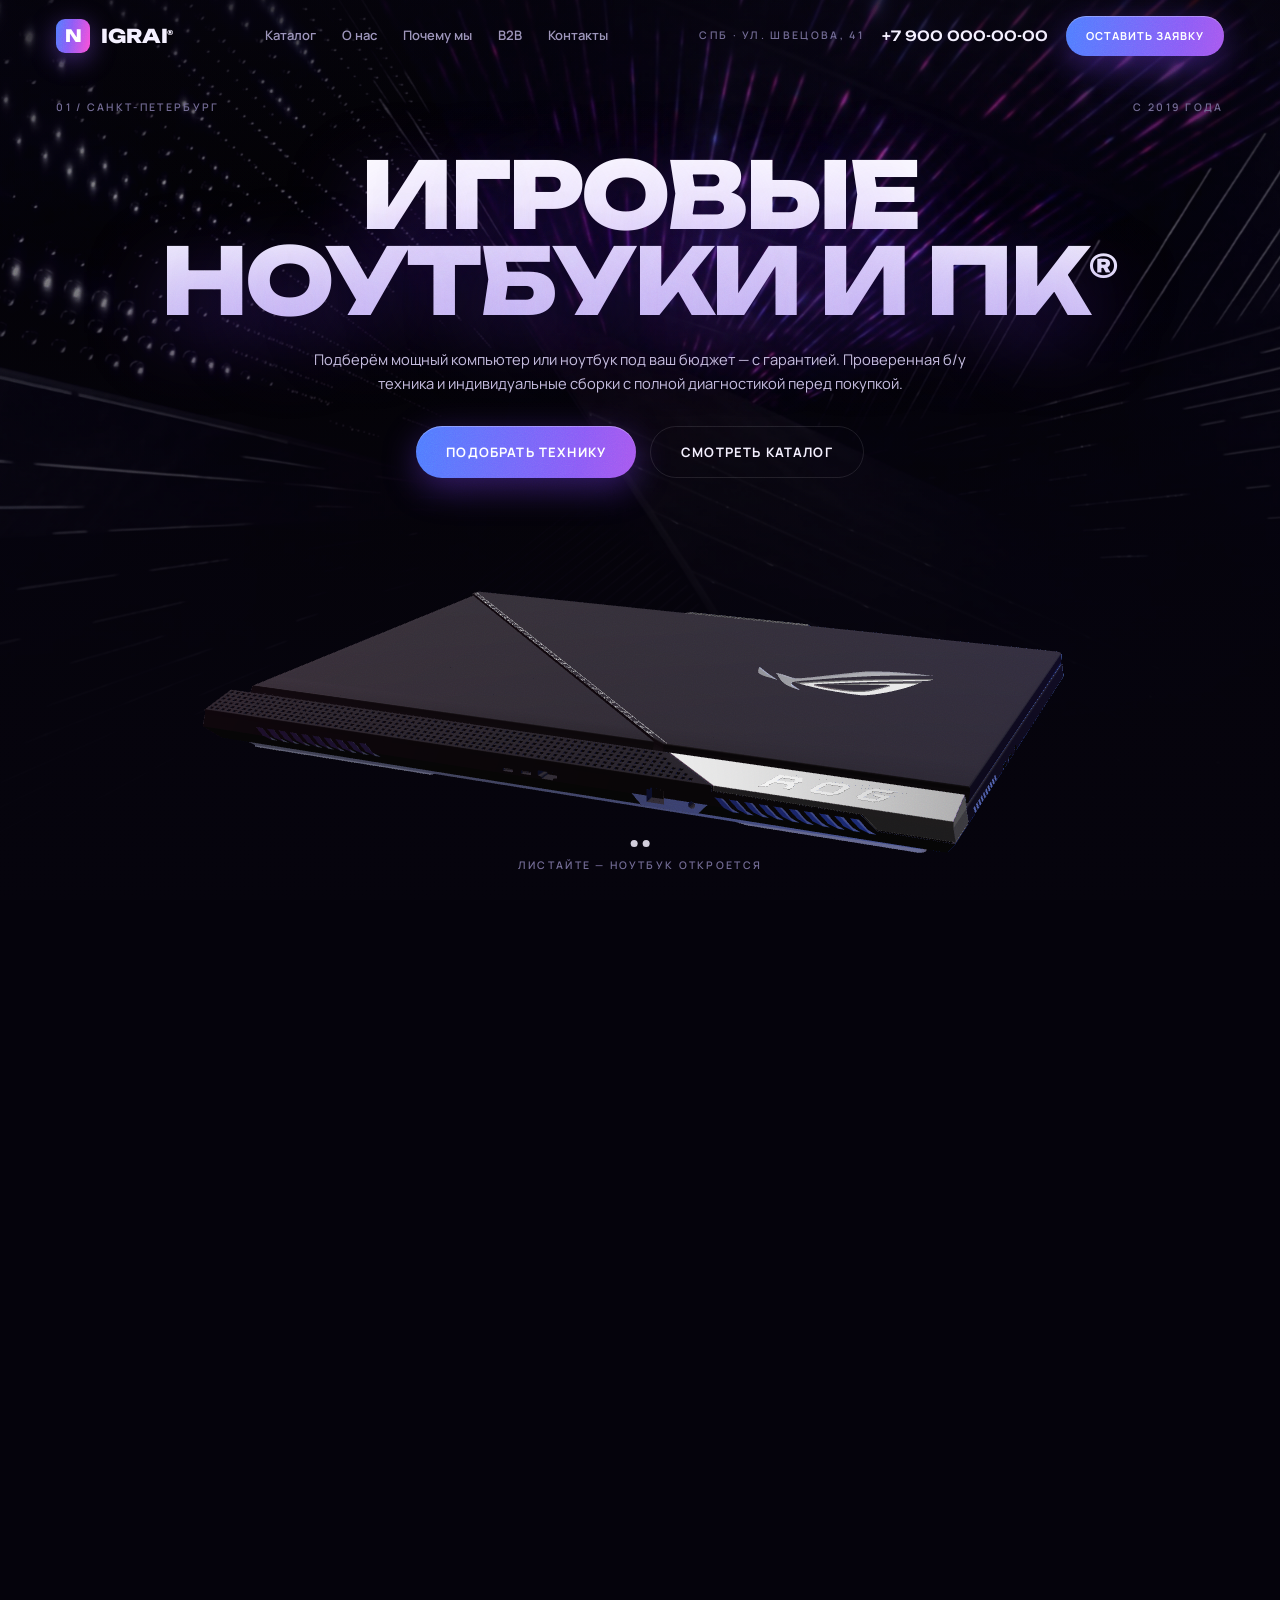
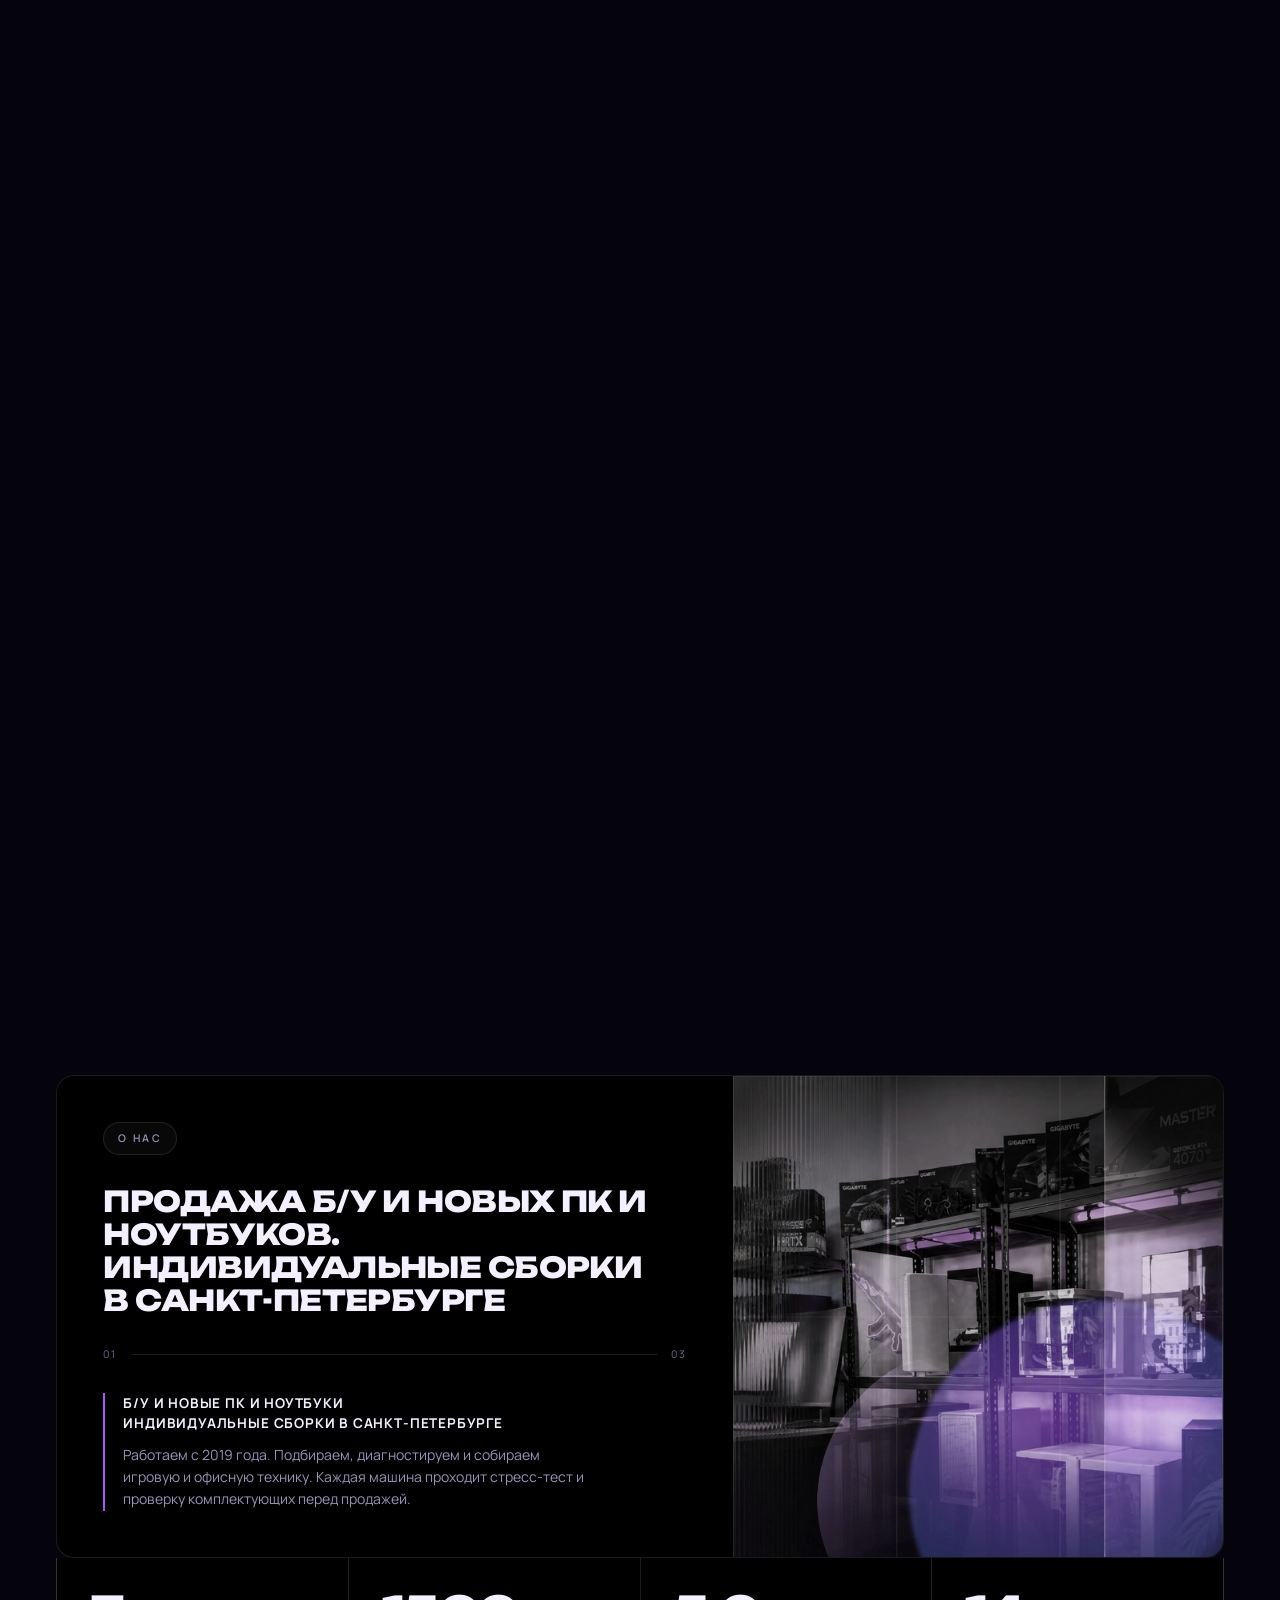
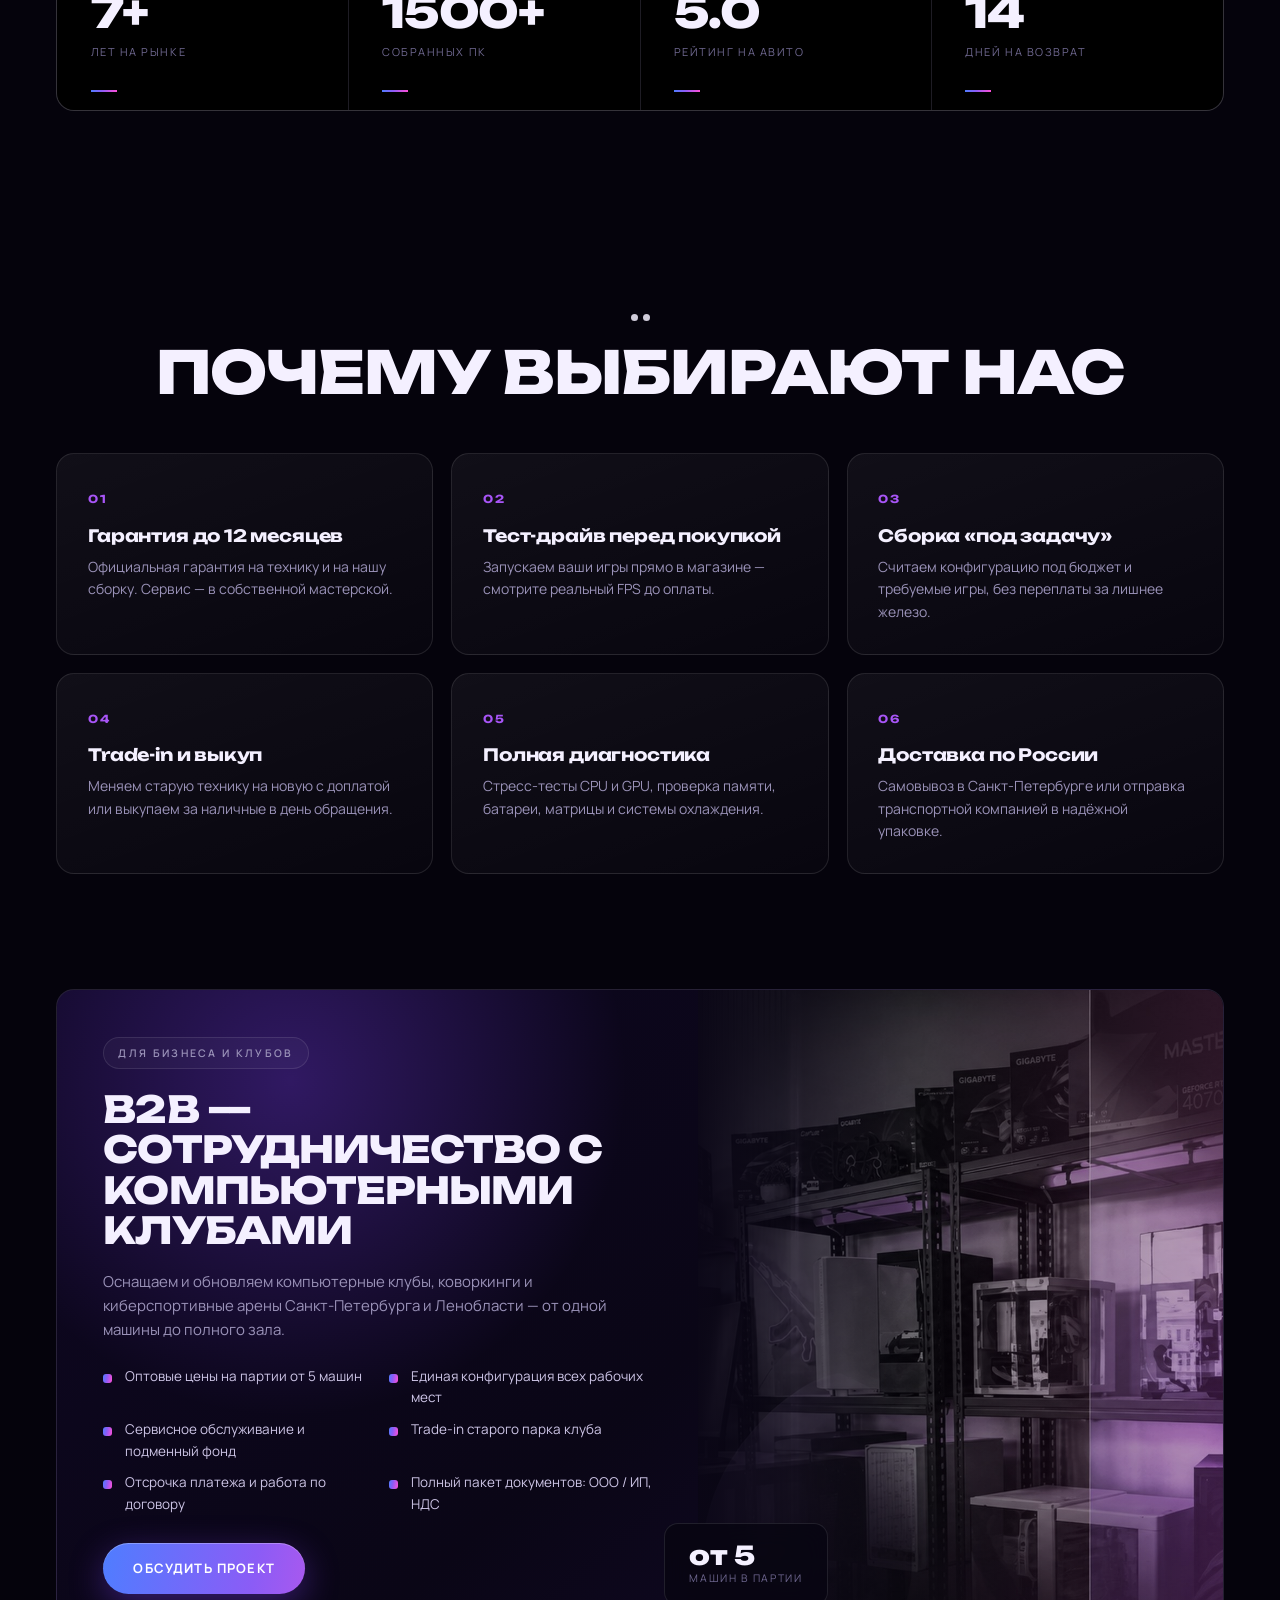
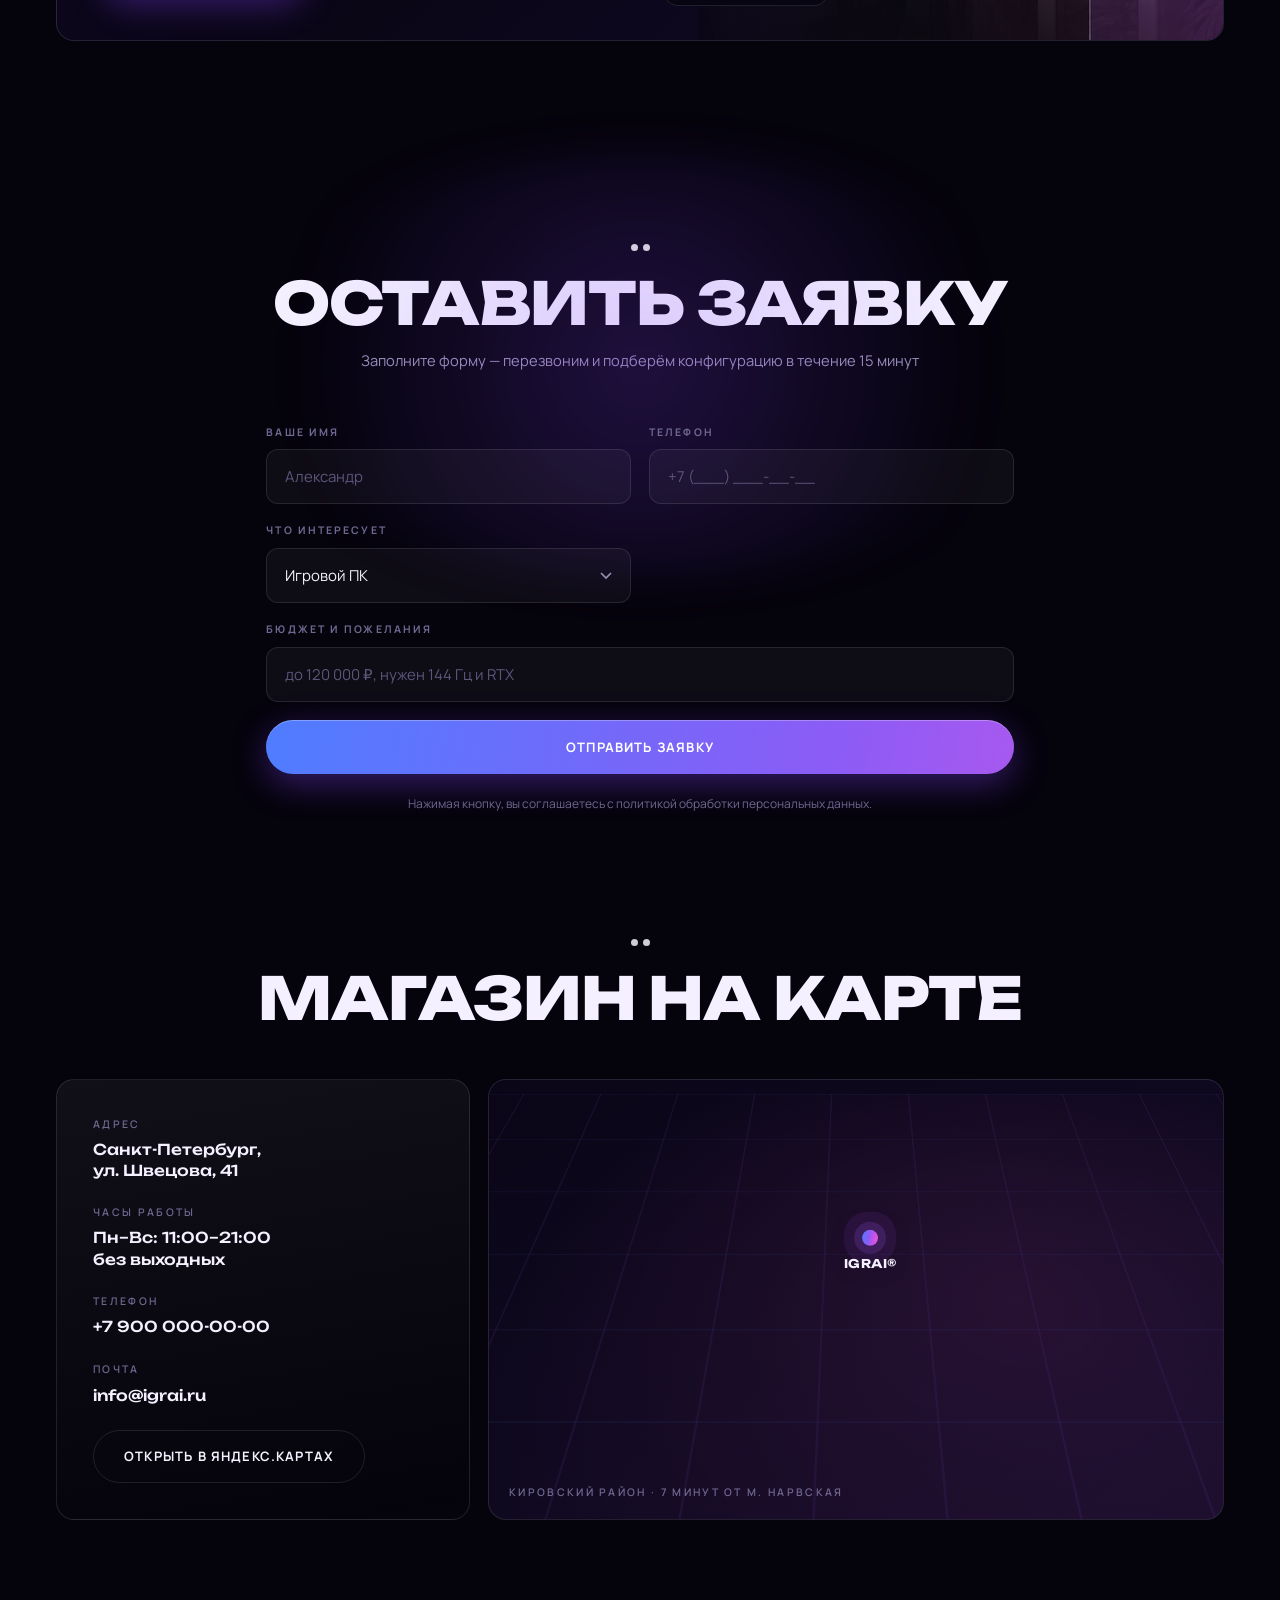
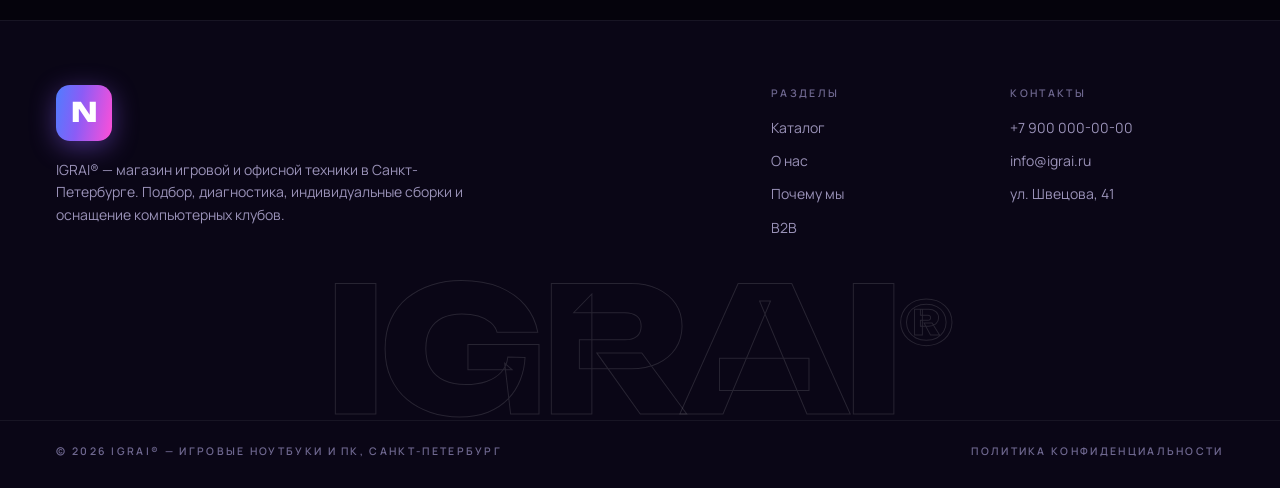
==== index.html @ c1c15eba "Лендинг IGRAI: 3D-анимация ноутбука по скроллу" ====
<!doctype html>
<html lang="ru">
<head>
<meta charset="utf-8">
<meta name="viewport" content="width=device-width, initial-scale=1, viewport-fit=cover">
<title>IGRAI® — Игровые ноутбуки и ПК в Санкт-Петербурге</title>
<meta name="description" content="Продажа б/у и новых ПК и ноутбуков, индивидуальные сборки в Санкт-Петербурге. Диагностика перед покупкой, гарантия, сотрудничество с компьютерными клубами.">
<link rel="stylesheet" href="assets/fonts.css">
<link rel="stylesheet" href="assets/style.css">
<script type="importmap">
{"imports":{"three":"./assets/vendor/three/three.module.min.js","three/addons/":"./assets/vendor/three/examples/jsm/"}}
</script>
</head>
<body>

<div class="grain" aria-hidden="true"></div>

<!-- ═══════════ HEADER ═══════════ -->
<header class="hdr" id="hdr">
  <a class="hdr__logo" href="#top">
    <span class="mark">N</span>
    <span class="wordmark">IGRAI<sup>®</sup></span>
  </a>
  <nav class="hdr__nav">
    <a href="#catalog">Каталог</a>
    <a href="#about">О нас</a>
    <a href="#why">Почему мы</a>
    <a href="#b2b">B2B</a>
    <a href="#map">Контакты</a>
  </nav>
  <div class="hdr__meta">
    <span class="micro">СПб · ул. Швецова, 41</span>
    <a class="hdr__phone" href="tel:+79000000000">+7 900 000-00-00</a>
    <a class="btn btn--sm" href="#lead">Оставить заявку</a>
  </div>
  <button class="hdr__burger" id="burger" aria-label="Меню"><span></span><span></span></button>
</header>

<!-- ═══════════ HERO + 3D STAGE ═══════════ -->
<section class="stage" id="top">
  <div class="stage__sticky">

    <div class="stage__bg" aria-hidden="true">
      <div class="stage__bg-img"></div>
      <div class="stage__bg-fade"></div>
    </div>

    <canvas id="gl" class="stage__canvas"></canvas>

    <!-- hero typography -->
    <div class="hero" id="hero">
      <div class="hero__top">
        <span class="micro micro--l">01 / Санкт-Петербург</span>
        <span class="micro micro--r">с 2019 года</span>
      </div>
      <h1 class="hero__title">ИГРОВЫЕ<br>НОУТБУКИ И ПК<sup>®</sup></h1>
      <p class="hero__sub">Подберём мощный компьютер или ноутбук под ваш бюджет — с гарантией.
        Проверенная б/у техника и индивидуальные сборки с полной диагностикой перед покупкой.</p>
      <div class="hero__cta">
        <a class="btn" href="#lead">Подобрать технику</a>
        <a class="btn btn--ghost" href="#catalog">Смотреть каталог</a>
      </div>
    </div>

    <!-- scroll hint -->
    <div class="scrollhint" id="scrollhint">
      <span class="dots"><i></i><i></i></span>
      <span class="micro">Листайте — ноутбук откроется</span>
    </div>

    <!-- catalog heading that fades in at the end of the animation -->
    <div class="cat-head" id="catHead" >
      <span class="dots"><i></i><i></i></span>
      <h2 class="sect__title">КАТАЛОГ ТЕХНИКИ</h2>
      <p class="sect__sub">Четыре направления — от бюджетной офисной машины до сборки под конкретную игру</p>
    </div>

    <!-- the 4 cards: live on the laptop screen, then become the catalog grid -->
    <div class="screenlayer" id="screenLayer" aria-hidden="false">
      <div class="screenbox" id="screenBox">
        <div class="scr-ui" id="scrUi">
          <div class="scr-ui__bar"><span></span><span></span><span></span><em>igrai.ru / каталог</em></div>
          <div class="cards" id="cards">

            <article class="card" style="--c1:#6d5cff;--c2:#b14bff">
              <div class="card__icon">
                <svg viewBox="0 0 24 24" fill="none" stroke="currentColor" stroke-width="1.4"><rect x="4" y="2.5" width="12" height="19" rx="2"/><path d="M7 6.5h6M7 10h6M7 13.5h3"/><circle cx="18.5" cy="18" r="2.6"/></svg>
              </div>
              <h3>Игровые ПК</h3>
              <p>Готовые и собранные под задачу системники на RTX 30/40 серии. Тесты в играх перед выдачей.</p>
              <span class="card__link">Узнать больше <i>→</i></span>
              <span class="card__idx">01</span>
            </article>

            <article class="card" style="--c1:#4f7dff;--c2:#7b5cff">
              <div class="card__icon">
                <svg viewBox="0 0 24 24" fill="none" stroke="currentColor" stroke-width="1.4"><rect x="4" y="4" width="16" height="11" rx="1.6"/><path d="M2 18.5h20l-1.4-2.2H3.4z"/></svg>
              </div>
              <h3>Игровые ноутбуки</h3>
              <p>ASUS ROG, MSI, Lenovo Legion. Проверка батареи, экрана и системы охлаждения.</p>
              <span class="card__link">Узнать больше <i>→</i></span>
              <span class="card__idx">02</span>
            </article>

            <article class="card" style="--c1:#a34bff;--c2:#ff4fd8">
              <div class="card__icon">
                <svg viewBox="0 0 24 24" fill="none" stroke="currentColor" stroke-width="1.4"><rect x="3" y="5" width="18" height="12" rx="1.6"/><path d="M8 20h8M12 17v3"/></svg>
              </div>
              <h3>Офисные ноутбуки и ПК</h3>
              <p>Надёжные машины для работы и учёбы. Комплекты с монитором, клавиатурой и мышью.</p>
              <span class="card__link">Узнать больше <i>→</i></span>
              <span class="card__idx">03</span>
            </article>

            <article class="card" style="--c1:#ff4fd8;--c2:#ff8a4b">
              <div class="card__icon">
                <svg viewBox="0 0 24 24" fill="none" stroke="currentColor" stroke-width="1.4"><path d="M12 3.2l7.5 4.3v8.6L12 20.4 4.5 16.1V7.5z"/><path d="M12 12l7.5-4.5M12 12v8.4M12 12L4.5 7.5"/></svg>
              </div>
              <h3>Сборка на заказ</h3>
              <p>Считаем конфигурацию под бюджет и задачи, закупаем комплектующие, собираем и настраиваем.</p>
              <span class="card__link">Оставить запрос <i>→</i></span>
              <span class="card__idx">04</span>
            </article>

          </div>
        </div>
      </div>
    </div>

  </div>
</section>

<!-- ═══════════ О НАС ═══════════ -->
<section class="about" id="about">
  <div class="about__grid">
    <div class="about__panel">
      <span class="micro micro--pill">О НАС</span>
      <h2 class="about__title">ПРОДАЖА Б/У И НОВЫХ ПК И НОУТБУКОВ.<br>ИНДИВИДУАЛЬНЫЕ СБОРКИ<br>В САНКТ-ПЕТЕРБУРГЕ</h2>
      <div class="about__rule"><span>01</span><i></i><span>03</span></div>
      <div class="about__note">
        <h3>Б/У И НОВЫЕ ПК И НОУТБУКИ<br>ИНДИВИДУАЛЬНЫЕ СБОРКИ В САНКТ-ПЕТЕРБУРГЕ</h3>
        <p>Работаем с 2019 года. Подбираем, диагностируем и собираем игровую и офисную технику.
           Каждая машина проходит стресс-тест и проверку комплектующих перед продажей.</p>
      </div>
    </div>
    <div class="about__photo">
      <div class="about__photo-img"></div>
      <div class="about__photo-blob"></div>
      <div class="about__photo-grid"></div>
    </div>
  </div>
  <div class="stats">
    <div class="stat"><b>7+</b><span>лет на рынке</span></div>
    <div class="stat"><b>1500+</b><span>собранных ПК</span></div>
    <div class="stat"><b>5.0</b><span>рейтинг на Авито</span></div>
    <div class="stat"><b>14</b><span>дней на возврат</span></div>
  </div>
</section>

<!-- ═══════════ ПОЧЕМУ ВЫБИРАЮТ НАС ═══════════ -->
<section class="why" id="why">
  <div class="sect__head">
    <span class="dots"><i></i><i></i></span>
    <h2 class="sect__title">ПОЧЕМУ ВЫБИРАЮТ НАС</h2>
  </div>
  <div class="why__grid">
    <article class="why__item"><span class="why__n">01</span><h3>Гарантия до 12 месяцев</h3><p>Официальная гарантия на технику и на нашу сборку. Сервис — в собственной мастерской.</p></article>
    <article class="why__item"><span class="why__n">02</span><h3>Тест-драйв перед покупкой</h3><p>Запускаем ваши игры прямо в магазине — смотрите реальный FPS до оплаты.</p></article>
    <article class="why__item"><span class="why__n">03</span><h3>Сборка «под задачу»</h3><p>Считаем конфигурацию под бюджет и требуемые игры, без переплаты за лишнее железо.</p></article>
    <article class="why__item"><span class="why__n">04</span><h3>Trade-in и выкуп</h3><p>Меняем старую технику на новую с доплатой или выкупаем за наличные в день обращения.</p></article>
    <article class="why__item"><span class="why__n">05</span><h3>Полная диагностика</h3><p>Стресс-тесты CPU и GPU, проверка памяти, батареи, матрицы и системы охлаждения.</p></article>
    <article class="why__item"><span class="why__n">06</span><h3>Доставка по России</h3><p>Самовывоз в Санкт-Петербурге или отправка транспортной компанией в надёжной упаковке.</p></article>
  </div>
</section>

<!-- ═══════════ B2B ═══════════ -->
<section class="b2b" id="b2b">
  <div class="b2b__card">
    <div class="b2b__left">
      <span class="micro micro--pill">ДЛЯ БИЗНЕСА И КЛУБОВ</span>
      <h2 class="b2b__title">B2B — СОТРУДНИЧЕСТВО С КОМПЬЮТЕРНЫМИ КЛУБАМИ</h2>
      <p class="b2b__lead">Оснащаем и обновляем компьютерные клубы, коворкинги и киберспортивные арены Санкт-Петербурга и Ленобласти — от одной машины до полного зала.</p>
      <ul class="b2b__list">
        <li>Оптовые цены на партии от 5 машин</li>
        <li>Единая конфигурация всех рабочих мест</li>
        <li>Сервисное обслуживание и подменный фонд</li>
        <li>Trade-in старого парка клуба</li>
        <li>Отсрочка платежа и работа по договору</li>
        <li>Полный пакет документов: ООО / ИП, НДС</li>
      </ul>
      <a class="btn" href="#lead">Обсудить проект</a>
    </div>
    <div class="b2b__right">
      <div class="b2b__photo"></div>
      <div class="b2b__badge"><b>от 5</b><span>машин в партии</span></div>
    </div>
  </div>
</section>

<!-- ═══════════ ЗАЯВКА ═══════════ -->
<section class="lead" id="lead">
  <div class="sect__head">
    <span class="dots"><i></i><i></i></span>
    <h2 class="sect__title">ОСТАВИТЬ ЗАЯВКУ</h2>
    <p class="sect__sub">Заполните форму — перезвоним и подберём конфигурацию в течение 15 минут</p>
  </div>
  <form class="lead__form" id="leadForm" novalidate>
    <label class="field"><span>Ваше имя</span><input type="text" name="name" placeholder="Александр" required></label>
    <label class="field"><span>Телефон</span><input type="tel" name="phone" placeholder="+7 (___) ___-__-__" required></label>
    <label class="field"><span>Что интересует</span>
      <select name="type">
        <option>Игровой ПК</option><option>Игровой ноутбук</option>
        <option>Офисный ноутбук / ПК</option><option>Сборка на заказ</option>
        <option>B2B — оснащение клуба</option><option>Trade-in / выкуп</option>
      </select>
    </label>
    <label class="field field--wide"><span>Бюджет и пожелания</span><input type="text" name="budget" placeholder="до 120 000 ₽, нужен 144 Гц и RTX"></label>
    <button class="btn btn--wide" type="submit">Отправить заявку</button>
    <p class="lead__note">Нажимая кнопку, вы соглашаетесь с политикой обработки персональных данных.</p>
    <p class="lead__ok" id="leadOk" hidden>Заявка отправлена — перезвоним в ближайшее время.</p>
  </form>
</section>

<!-- ═══════════ КАРТА ═══════════ -->
<section class="map" id="map">
  <div class="sect__head">
    <span class="dots"><i></i><i></i></span>
    <h2 class="sect__title">МАГАЗИН НА КАРТЕ</h2>
  </div>
  <div class="map__grid">
    <div class="map__info">
      <div class="map__row"><span class="micro">Адрес</span><b>Санкт-Петербург,<br>ул. Швецова, 41</b></div>
      <div class="map__row"><span class="micro">Часы работы</span><b>Пн–Вс: 11:00–21:00<br>без выходных</b></div>
      <div class="map__row"><span class="micro">Телефон</span><a href="tel:+79000000000">+7 900 000-00-00</a></div>
      <div class="map__row"><span class="micro">Почта</span><a href="mailto:info@igrai.ru">info@igrai.ru</a></div>
      <a class="btn btn--ghost" href="https://yandex.ru/maps/?text=Санкт-Петербург, улица Швецова, 41" target="_blank" rel="noopener">Открыть в Яндекс.Картах</a>
    </div>
    <div class="map__canvas">
      <div class="map__mesh"></div>
      <div class="map__pin"><i></i><span>IGRAI®</span></div>
      <span class="micro map__hint">Кировский район · 7 минут от м. Нарвская</span>
    </div>
  </div>
</section>

<!-- ═══════════ FOOTER ═══════════ -->
<footer class="ftr">
  <div class="ftr__top">
    <div>
      <span class="mark mark--lg">N</span>
      <p class="ftr__desc">IGRAI® — магазин игровой и офисной техники в Санкт-Петербурге. Подбор, диагностика, индивидуальные сборки и оснащение компьютерных клубов.</p>
    </div>
    <div class="ftr__cols">
      <div><span class="micro">Разделы</span><a href="#catalog">Каталог</a><a href="#about">О нас</a><a href="#why">Почему мы</a><a href="#b2b">B2B</a></div>
      <div><span class="micro">Контакты</span><a href="tel:+79000000000">+7 900 000-00-00</a><a href="mailto:info@igrai.ru">info@igrai.ru</a><a href="#map">ул. Швецова, 41</a></div>
    </div>
  </div>
  <div class="ftr__word">IGRAI<sup>®</sup></div>
  <div class="ftr__bottom">
    <span class="micro">© 2026 IGRAI® — игровые ноутбуки и ПК, Санкт-Петербург</span>
    <span class="micro">Политика конфиденциальности</span>
  </div>
</footer>

<div class="loader" id="loader"><div class="loader__bar"><i id="loaderBar"></i></div><span class="micro">Загрузка 3D-модели</span></div>

<script type="module" src="assets/app.js"></script>
</body>
</html>
---- assets/fonts.css ----
@font-face{font-family:'Unbounded';font-style:normal;font-weight:400;font-display:swap;src:url('fonts/unbounded-latin-400.woff2') format('woff2');unicode-range:U+0000-00FF,U+0131,U+0152-0153,U+02BB-02BC,U+02C6,U+02DA,U+02DC,U+0304,U+0308,U+0329,U+2000-206F,U+2074,U+20AC,U+2122,U+2191,U+2193,U+2212,U+2215,U+FEFF,U+FFFD;}
@font-face{font-family:'Unbounded';font-style:normal;font-weight:400;font-display:swap;src:url('fonts/unbounded-cyrillic-400.woff2') format('woff2');unicode-range:U+0301,U+0400-045F,U+0490-0491,U+04B0-04B1,U+2116;}
@font-face{font-family:'Unbounded';font-style:normal;font-weight:500;font-display:swap;src:url('fonts/unbounded-latin-500.woff2') format('woff2');unicode-range:U+0000-00FF,U+0131,U+0152-0153,U+02BB-02BC,U+02C6,U+02DA,U+02DC,U+0304,U+0308,U+0329,U+2000-206F,U+2074,U+20AC,U+2122,U+2191,U+2193,U+2212,U+2215,U+FEFF,U+FFFD;}
@font-face{font-family:'Unbounded';font-style:normal;font-weight:500;font-display:swap;src:url('fonts/unbounded-cyrillic-500.woff2') format('woff2');unicode-range:U+0301,U+0400-045F,U+0490-0491,U+04B0-04B1,U+2116;}
@font-face{font-family:'Unbounded';font-style:normal;font-weight:700;font-display:swap;src:url('fonts/unbounded-latin-700.woff2') format('woff2');unicode-range:U+0000-00FF,U+0131,U+0152-0153,U+02BB-02BC,U+02C6,U+02DA,U+02DC,U+0304,U+0308,U+0329,U+2000-206F,U+2074,U+20AC,U+2122,U+2191,U+2193,U+2212,U+2215,U+FEFF,U+FFFD;}
@font-face{font-family:'Unbounded';font-style:normal;font-weight:700;font-display:swap;src:url('fonts/unbounded-cyrillic-700.woff2') format('woff2');unicode-range:U+0301,U+0400-045F,U+0490-0491,U+04B0-04B1,U+2116;}
@font-face{font-family:'Unbounded';font-style:normal;font-weight:800;font-display:swap;src:url('fonts/unbounded-latin-800.woff2') format('woff2');unicode-range:U+0000-00FF,U+0131,U+0152-0153,U+02BB-02BC,U+02C6,U+02DA,U+02DC,U+0304,U+0308,U+0329,U+2000-206F,U+2074,U+20AC,U+2122,U+2191,U+2193,U+2212,U+2215,U+FEFF,U+FFFD;}
@font-face{font-family:'Unbounded';font-style:normal;font-weight:800;font-display:swap;src:url('fonts/unbounded-cyrillic-800.woff2') format('woff2');unicode-range:U+0301,U+0400-045F,U+0490-0491,U+04B0-04B1,U+2116;}
@font-face{font-family:'Manrope';font-style:normal;font-weight:300;font-display:swap;src:url('fonts/manrope-latin-300.woff2') format('woff2');unicode-range:U+0000-00FF,U+0131,U+0152-0153,U+02BB-02BC,U+02C6,U+02DA,U+02DC,U+0304,U+0308,U+0329,U+2000-206F,U+2074,U+20AC,U+2122,U+2191,U+2193,U+2212,U+2215,U+FEFF,U+FFFD;}
@font-face{font-family:'Manrope';font-style:normal;font-weight:300;font-display:swap;src:url('fonts/manrope-cyrillic-300.woff2') format('woff2');unicode-range:U+0301,U+0400-045F,U+0490-0491,U+04B0-04B1,U+2116;}
@font-face{font-family:'Manrope';font-style:normal;font-weight:400;font-display:swap;src:url('fonts/manrope-latin-400.woff2') format('woff2');unicode-range:U+0000-00FF,U+0131,U+0152-0153,U+02BB-02BC,U+02C6,U+02DA,U+02DC,U+0304,U+0308,U+0329,U+2000-206F,U+2074,U+20AC,U+2122,U+2191,U+2193,U+2212,U+2215,U+FEFF,U+FFFD;}
@font-face{font-family:'Manrope';font-style:normal;font-weight:400;font-display:swap;src:url('fonts/manrope-cyrillic-400.woff2') format('woff2');unicode-range:U+0301,U+0400-045F,U+0490-0491,U+04B0-04B1,U+2116;}
@font-face{font-family:'Manrope';font-style:normal;font-weight:500;font-display:swap;src:url('fonts/manrope-latin-500.woff2') format('woff2');unicode-range:U+0000-00FF,U+0131,U+0152-0153,U+02BB-02BC,U+02C6,U+02DA,U+02DC,U+0304,U+0308,U+0329,U+2000-206F,U+2074,U+20AC,U+2122,U+2191,U+2193,U+2212,U+2215,U+FEFF,U+FFFD;}
@font-face{font-family:'Manrope';font-style:normal;font-weight:500;font-display:swap;src:url('fonts/manrope-cyrillic-500.woff2') format('woff2');unicode-range:U+0301,U+0400-045F,U+0490-0491,U+04B0-04B1,U+2116;}
@font-face{font-family:'Manrope';font-style:normal;font-weight:600;font-display:swap;src:url('fonts/manrope-latin-600.woff2') format('woff2');unicode-range:U+0000-00FF,U+0131,U+0152-0153,U+02BB-02BC,U+02C6,U+02DA,U+02DC,U+0304,U+0308,U+0329,U+2000-206F,U+2074,U+20AC,U+2122,U+2191,U+2193,U+2212,U+2215,U+FEFF,U+FFFD;}
@font-face{font-family:'Manrope';font-style:normal;font-weight:600;font-display:swap;src:url('fonts/manrope-cyrillic-600.woff2') format('woff2');unicode-range:U+0301,U+0400-045F,U+0490-0491,U+04B0-04B1,U+2116;}
@font-face{font-family:'Manrope';font-style:normal;font-weight:700;font-display:swap;src:url('fonts/manrope-latin-700.woff2') format('woff2');unicode-range:U+0000-00FF,U+0131,U+0152-0153,U+02BB-02BC,U+02C6,U+02DA,U+02DC,U+0304,U+0308,U+0329,U+2000-206F,U+2074,U+20AC,U+2122,U+2191,U+2193,U+2212,U+2215,U+FEFF,U+FFFD;}
@font-face{font-family:'Manrope';font-style:normal;font-weight:700;font-display:swap;src:url('fonts/manrope-cyrillic-700.woff2') format('woff2');unicode-range:U+0301,U+0400-045F,U+0490-0491,U+04B0-04B1,U+2116;}
---- assets/style.css ----
/* ============================================================
   IGRAI® landing — style
   Fonts: Unbounded (headings) / Manrope (text)
   ============================================================ */

:root{
  --bg:#05030c;
  --bg-2:#0a0616;
  --panel:#0d0919;
  --line:rgba(255,255,255,.10);
  --line-2:rgba(255,255,255,.06);
  --txt:#f4f0ff;
  --muted:#9a92b8;
  --muted-2:#6f6890;

  --violet:#7b3ff2;
  --violet-l:#a855f7;
  --pink:#ff4fd8;
  --blue:#4f7dff;
  --cyan:#4fd8ff;

  --grad:linear-gradient(100deg,#4f7dff 0%,#8b5cf6 42%,#ff4fd8 100%);
  --grad-soft:linear-gradient(140deg,rgba(79,125,255,.22),rgba(255,79,216,.16));

  --r:18px;
  --pad:clamp(18px,4.4vw,72px);
  --maxw:1320px;

  --stage-h:640vh;      /* scroll length of the 3D stage */
}

*,*::before,*::after{box-sizing:border-box}
html{scroll-behavior:smooth;-webkit-text-size-adjust:100%}
body{
  margin:0;background:var(--bg);color:var(--txt);
  font-family:'Manrope',system-ui,-apple-system,'Segoe UI',Roboto,sans-serif;
  font-size:16px;line-height:1.6;font-weight:400;
  overflow-x:hidden;
  -webkit-font-smoothing:antialiased;
}
img{max-width:100%;display:block}
a{color:inherit;text-decoration:none}
sup{font-size:.42em;vertical-align:super;letter-spacing:0}
::selection{background:var(--pink);color:#0a0614}

/* film grain + vignette over everything */
.grain{
  position:fixed;inset:0;pointer-events:none;z-index:90;mix-blend-mode:overlay;opacity:.5;
  background-image:url("data:image/svg+xml,%3Csvg xmlns='http://www.w3.org/2000/svg' width='140' height='140'%3E%3Cfilter id='n'%3E%3CfeTurbulence type='fractalNoise' baseFrequency='.9' numOctaves='3'/%3E%3C/filter%3E%3Crect width='140' height='140' filter='url(%23n)' opacity='.35'/%3E%3C/svg%3E");
}

/* ---------- shared type ---------- */
.micro{
  font-family:'Manrope',sans-serif;font-size:10.5px;font-weight:600;
  letter-spacing:.22em;text-transform:uppercase;color:var(--muted-2);
}
.micro--pill{
  display:inline-block;padding:7px 14px;border:1px solid var(--line);border-radius:100px;
  color:var(--muted);background:rgba(255,255,255,.03);
}
.sect__head{max-width:var(--maxw);margin:0 auto;padding:0 var(--pad);text-align:center}
.sect__title{
  font-family:'Unbounded',sans-serif;font-weight:800;
  font-size:clamp(26px,4.6vw,60px);line-height:1.02;letter-spacing:-.02em;margin:14px 0 0;
}
.sect__sub{
  font-size:clamp(13px,1.15vw,16px);color:var(--muted);max-width:620px;margin:16px auto 0;
}
.dots{display:inline-flex;gap:5px;align-items:center;justify-content:center}
.dots i{width:7px;height:7px;border-radius:50%;background:var(--txt);opacity:.85}

.mark{
  display:grid;place-items:center;width:34px;height:34px;border-radius:9px;
  background:var(--grad);color:#fff;font-family:'Unbounded',sans-serif;font-weight:800;font-size:17px;
  box-shadow:0 6px 26px rgba(139,92,246,.45);
}
.mark--lg{width:56px;height:56px;font-size:27px;border-radius:14px}

/* ---------- buttons ---------- */
.btn{
  display:inline-flex;align-items:center;justify-content:center;gap:10px;
  padding:15px 30px;border:0;border-radius:100px;cursor:pointer;
  font-family:'Manrope',sans-serif;font-size:13px;font-weight:700;letter-spacing:.09em;text-transform:uppercase;
  color:#fff;background:var(--grad);background-size:180% 100%;
  box-shadow:0 10px 34px rgba(123,63,242,.4), inset 0 1px 0 rgba(255,255,255,.28);
  transition:background-position .5s cubic-bezier(.2,.8,.2,1), transform .25s, box-shadow .3s;
}
.btn:hover{background-position:100% 0;transform:translateY(-2px);box-shadow:0 16px 44px rgba(255,79,216,.42)}
.btn--sm{padding:11px 20px;font-size:11px}
.btn--ghost{background:transparent;border:1px solid var(--line);box-shadow:none;color:var(--txt)}
.btn--ghost:hover{border-color:rgba(255,255,255,.3);background:rgba(255,255,255,.05);box-shadow:none}
.btn--wide{grid-column:1/-1;width:100%;padding:18px}

/* ============================================================
   HEADER
   ============================================================ */
.hdr{
  position:fixed;inset:0 0 auto 0;z-index:70;
  display:flex;align-items:center;gap:26px;
  padding:16px var(--pad);
  transition:background .4s, backdrop-filter .4s, border-color .4s, padding .4s;
  border-bottom:1px solid transparent;
}
.hdr.is-stuck{
  background:rgba(6,4,14,.72);backdrop-filter:blur(18px) saturate(150%);
  border-bottom-color:var(--line-2);padding-top:11px;padding-bottom:11px;
}
.hdr__logo{display:flex;align-items:center;gap:11px}
.wordmark{font-family:'Unbounded',sans-serif;font-weight:800;font-size:19px;letter-spacing:-.01em}
.hdr__nav{display:flex;gap:26px;margin-left:auto;font-size:13px;font-weight:600;color:var(--muted)}
.hdr__nav a{position:relative;transition:color .25s}
.hdr__nav a::after{content:'';position:absolute;left:0;right:100%;bottom:-6px;height:1px;background:var(--grad);transition:right .35s}
.hdr__nav a:hover{color:var(--txt)}
.hdr__nav a:hover::after{right:0}
.hdr__meta{display:flex;align-items:center;gap:18px;margin-left:auto}
.hdr__phone{font-family:'Unbounded',sans-serif;font-weight:500;font-size:14px;white-space:nowrap}
.hdr__burger{display:none;background:none;border:0;padding:8px;cursor:pointer;flex-direction:column;gap:5px}
.hdr__burger span{display:block;width:22px;height:2px;background:var(--txt);border-radius:2px}

/* ============================================================
   STAGE (hero + 3D)
   ============================================================ */
.stage{position:relative;height:var(--stage-h)}
.stage__sticky{position:sticky;top:0;height:100svh;overflow:hidden}

.stage__bg{position:absolute;inset:0;z-index:0}
.stage__bg-img{
  position:absolute;inset:-6% -4%;
  background:url('tunnel.jpg') center 42%/cover no-repeat;
  filter:saturate(115%) contrast(108%);
  transform:scale(1.06);
  will-change:transform,opacity;
}
.stage__bg-fade{
  position:absolute;inset:0;
  background:
    radial-gradient(120% 78% at 50% 8%, rgba(5,3,12,0) 0%, rgba(5,3,12,.55) 58%, rgba(5,3,12,.94) 100%),
    linear-gradient(180deg, rgba(5,3,12,.78) 0%, rgba(5,3,12,.12) 26%, rgba(5,3,12,.5) 66%, var(--bg) 100%);
}
.stage__canvas{position:absolute;inset:0;width:100%;height:100%;z-index:2;display:block}

/* hero copy */
.hero{
  position:absolute;left:0;right:0;top:0;z-index:3;
  padding:clamp(84px,11vh,136px) var(--pad) 0;
  text-align:center;pointer-events:none;
  will-change:transform,opacity;
}
.hero__top{display:flex;justify-content:space-between;margin-bottom:clamp(18px,4vh,44px)}
.hero__title{
  font-family:'Unbounded',sans-serif;font-weight:800;
  font-size:clamp(30px,7.2vw,104px);line-height:.94;letter-spacing:-.035em;
  margin:0;text-transform:uppercase;
  background:linear-gradient(180deg,#ffffff 30%, #cfc4f5 100%);
  -webkit-background-clip:text;background-clip:text;color:transparent;
  text-shadow:0 22px 80px rgba(123,63,242,.35);
}
.hero__sub{
  max-width:min(680px,88vw);margin:22px auto 0;
  font-size:clamp(13px,1.15vw,16.5px);color:#c3bade;line-height:1.65;
}
.hero__cta{display:flex;gap:14px;justify-content:center;margin-top:30px;pointer-events:auto;flex-wrap:wrap}

.scrollhint{
  position:absolute;left:50%;bottom:26px;transform:translateX(-50%);z-index:4;
  display:flex;flex-direction:column;align-items:center;gap:10px;
  animation:float 2.6s ease-in-out infinite;will-change:opacity;
}
@keyframes float{0%,100%{transform:translate(-50%,0)}50%{transform:translate(-50%,8px)}}

/* catalog heading revealed at the end of the animation */
.cat-head{
  position:absolute;left:0;right:0;top:clamp(70px,11vh,120px);z-index:3;
  text-align:center;padding:0 var(--pad);opacity:0;pointer-events:none;
  will-change:opacity,transform;
}

/* ---- the 4 cards ---- */
.screenlayer{position:absolute;inset:0;z-index:5;pointer-events:none;overflow:hidden}
.screenbox{
  position:absolute;top:0;left:0;
  width:1280px;height:720px;              /* 16:9 design box, scaled by JS */
  transform-origin:0 0;
  opacity:0;
  will-change:transform,opacity;
}
.scr-ui{
  position:absolute;inset:0;
  overflow:hidden;
  display:flex;flex-direction:column;
}
/* only the "screen" chrome fades away — the cards stay */
.scr-ui::before{
  content:'';position:absolute;inset:0;border-radius:var(--scr-r,10px);
  background:
    radial-gradient(90% 120% at 18% 0%, rgba(123,63,242,.42), transparent 60%),
    radial-gradient(80% 120% at 92% 100%, rgba(255,79,216,.3), transparent 62%),
    linear-gradient(160deg,#0b0718 0%, #120a26 55%, #0a0615 100%);
  box-shadow:inset 0 0 0 1px rgba(255,255,255,.07);
  opacity:var(--scr-chrome,1);
  pointer-events:none;
}
.scr-ui__bar{
  position:relative;display:flex;align-items:center;gap:8px;padding:16px 26px;
  border-bottom:1px solid rgba(255,255,255,.07);flex:0 0 auto;
  opacity:var(--scr-chrome,1);
}
.cards{position:relative}
.scr-ui__bar span{width:9px;height:9px;border-radius:50%;background:rgba(255,255,255,.18)}
.scr-ui__bar span:first-child{background:#ff5f57}
.scr-ui__bar span:nth-child(2){background:#febc2e}
.scr-ui__bar span:nth-child(3){background:#28c840}
.scr-ui__bar em{
  margin-left:14px;font-style:normal;font-size:12px;letter-spacing:.16em;
  text-transform:uppercase;color:var(--muted-2);
}

.cards{
  flex:1;display:grid;grid-template-columns:repeat(4,1fr);gap:22px;
  padding:clamp(20px,3.2%,46px);align-content:center;
}
.card{
  position:relative;display:flex;flex-direction:column;gap:12px;
  padding:26px 24px 24px;border-radius:16px;
  background:linear-gradient(165deg, rgba(255,255,255,.075), rgba(255,255,255,.022));
  border:1px solid rgba(255,255,255,.09);
  backdrop-filter:blur(6px);
  overflow:hidden;pointer-events:auto;
  transition:transform .45s cubic-bezier(.2,.8,.2,1), border-color .35s, box-shadow .45s;
}
.card::before{
  content:'';position:absolute;inset:0;opacity:.0;transition:opacity .4s;
  background:linear-gradient(160deg, color-mix(in srgb, var(--c1) 26%, transparent), color-mix(in srgb, var(--c2) 16%, transparent));
}
.card::after{
  content:'';position:absolute;left:24px;right:24px;top:0;height:2px;border-radius:2px;
  background:linear-gradient(90deg,var(--c1),var(--c2));opacity:.85;
}
.card:hover{transform:translateY(-8px);border-color:rgba(255,255,255,.2);box-shadow:0 26px 60px rgba(0,0,0,.5)}
.card:hover::before{opacity:1}
.card>*{position:relative}
.card__icon{
  width:46px;height:46px;border-radius:13px;display:grid;place-items:center;
  background:linear-gradient(150deg,var(--c1),var(--c2));color:#fff;
  box-shadow:0 8px 24px color-mix(in srgb, var(--c1) 45%, transparent);
}
.card__icon svg{width:24px;height:24px}
.card h3{
  font-family:'Unbounded',sans-serif;font-weight:600;font-size:19px;line-height:1.2;
  margin:4px 0 0;letter-spacing:-.01em;
}
.card p{margin:0;font-size:13.5px;line-height:1.55;color:var(--muted);flex:1}
.card__link{
  font-size:11px;font-weight:700;letter-spacing:.14em;text-transform:uppercase;
  display:inline-flex;align-items:center;gap:8px;color:var(--txt);
}
.card__link i{font-style:normal;transition:transform .3s}
.card:hover .card__link i{transform:translateX(5px)}
.card__idx{
  position:absolute;top:16px;right:18px;font-family:'Unbounded',sans-serif;
  font-size:12px;font-weight:700;color:rgba(255,255,255,.16);
}

/* ============================================================
   О НАС
   ============================================================ */
.about{
  position:relative;z-index:6;background:var(--bg);
  max-width:var(--maxw);margin:0 auto;padding:clamp(60px,9vw,130px) var(--pad);
}
.about__grid{
  display:grid;grid-template-columns:1.16fr .84fr;
  border:1px solid var(--line);border-radius:var(--r);overflow:hidden;background:#000;
}
.about__panel{padding:clamp(26px,3.6vw,58px);display:flex;flex-direction:column;align-items:flex-start;gap:clamp(18px,2.4vw,30px)}
.about__title{
  font-family:'Unbounded',sans-serif;font-weight:800;
  font-size:clamp(19px,2.25vw,34px);line-height:1.14;letter-spacing:-.02em;margin:0;
}
.about__rule{display:flex;width:100%;align-items:center;gap:14px;color:var(--muted-2);font-size:10.5px;letter-spacing:.2em}
.about__rule i{flex:1;height:1px;background:var(--line)}
.about__note{border-left:2px solid var(--violet-l);padding-left:18px;width:100%}
.about__note h3{
  font-family:'Manrope',sans-serif;font-weight:700;font-size:13.5px;letter-spacing:.06em;
  text-transform:uppercase;margin:0 0 10px;line-height:1.5;
}
.about__note p{margin:0;font-size:14px;color:var(--muted);max-width:52ch}

.about__photo{position:relative;min-height:420px;overflow:hidden;background:#08050f}
.about__photo-img{
  position:absolute;inset:0;background:url('shop.jpg') center/cover no-repeat;
  filter:grayscale(.35) contrast(105%);
}
.about__photo-blob{
  position:absolute;right:-14%;bottom:-26%;width:78%;aspect-ratio:1;border-radius:50%;
  background:radial-gradient(circle at 35% 30%, rgba(168,85,247,.55), rgba(79,125,255,.28) 55%, transparent 72%);
  mix-blend-mode:screen;filter:blur(2px);
}
.about__photo-grid{
  position:absolute;inset:0;pointer-events:none;
  background:
    linear-gradient(90deg, rgba(255,255,255,.09) 1px, transparent 1px) 0 0/33.33% 100%,
    linear-gradient(180deg, rgba(255,255,255,.05) 1px, transparent 1px) 0 0/100% 50%;
}

.stats{
  display:grid;grid-template-columns:repeat(4,1fr);gap:1px;background:var(--line);
  border:1px solid var(--line);border-top:0;border-radius:0 0 var(--r) var(--r);overflow:hidden;
}
.stat{background:#000;padding:clamp(20px,2.6vw,34px);display:flex;flex-direction:column;gap:8px;position:relative}
.stat::before{content:'';position:absolute;left:clamp(20px,2.6vw,34px);bottom:18px;width:26px;height:2px;background:var(--grad)}
.stat b{font-family:'Unbounded',sans-serif;font-weight:800;font-size:clamp(26px,3.4vw,46px);line-height:1;letter-spacing:-.03em}
.stat span{font-size:11px;letter-spacing:.14em;text-transform:uppercase;color:var(--muted-2);padding-bottom:16px}

/* ============================================================
   ПОЧЕМУ ВЫБИРАЮТ НАС
   ============================================================ */
.why{position:relative;z-index:6;background:var(--bg);padding:clamp(40px,6vw,90px) 0 clamp(60px,9vw,120px)}
.why__grid{
  max-width:var(--maxw);margin:clamp(30px,4vw,58px) auto 0;padding:0 var(--pad);
  display:grid;grid-template-columns:repeat(3,1fr);gap:18px;
}
.why__item{
  position:relative;padding:clamp(22px,2.4vw,34px);border-radius:var(--r);
  border:1px solid var(--line);background:linear-gradient(160deg,rgba(255,255,255,.05),rgba(255,255,255,.015));
  transition:border-color .35s, transform .35s, background .35s;overflow:hidden;
}
.why__item::after{
  content:'';position:absolute;inset:0;opacity:0;transition:opacity .4s;background:var(--grad-soft);
}
.why__item:hover{transform:translateY(-6px);border-color:rgba(255,255,255,.22)}
.why__item:hover::after{opacity:1}
.why__item>*{position:relative}
.why__n{font-family:'Unbounded',sans-serif;font-size:11px;font-weight:700;letter-spacing:.14em;color:var(--violet-l)}
.why__item h3{font-family:'Unbounded',sans-serif;font-weight:600;font-size:17px;line-height:1.25;margin:14px 0 10px;letter-spacing:-.01em}
.why__item p{margin:0;font-size:14px;color:var(--muted)}

/* ============================================================
   B2B
   ============================================================ */
.b2b{position:relative;z-index:6;background:var(--bg);padding:0 var(--pad) clamp(60px,9vw,120px)}
.b2b__card{
  max-width:var(--maxw);margin:0 auto;display:grid;grid-template-columns:1.1fr .9fr;
  border:1px solid var(--line);border-radius:var(--r);overflow:hidden;
  background:linear-gradient(140deg,#0e0722 0%, #0a0616 55%, #140a2c 100%);
  position:relative;
}
.b2b__card::before{
  content:'';position:absolute;left:-10%;top:-40%;width:60%;aspect-ratio:1;border-radius:50%;
  background:radial-gradient(circle,rgba(123,63,242,.32),transparent 68%);pointer-events:none;
}
.b2b__left{padding:clamp(26px,3.6vw,60px);display:flex;flex-direction:column;gap:20px;align-items:flex-start;position:relative}
.b2b__title{
  font-family:'Unbounded',sans-serif;font-weight:800;font-size:clamp(22px,2.9vw,44px);
  line-height:1.08;letter-spacing:-.025em;margin:0;
}
.b2b__lead{margin:0;font-size:15px;color:var(--muted);max-width:56ch}
.b2b__list{list-style:none;margin:4px 0 8px;padding:0;display:grid;grid-template-columns:1fr 1fr;gap:10px 22px;width:100%}
.b2b__list li{position:relative;padding-left:22px;font-size:13.5px;color:#cdc5e6}
.b2b__list li::before{
  content:'';position:absolute;left:0;top:8px;width:9px;height:9px;border-radius:3px;background:var(--grad);
}
.b2b__right{position:relative;min-height:400px}
.b2b__photo{
  position:absolute;inset:0;
  background:url('shop.jpg') 68% center/cover no-repeat;
  filter:grayscale(.2) brightness(.85);
}
.b2b__right::after{
  content:'';position:absolute;inset:0;
  background:linear-gradient(90deg, rgba(10,6,22,.96) 0%, rgba(10,6,22,.28) 42%, rgba(255,79,216,.12) 100%);
}
.b2b__badge{
  position:absolute;left:-34px;bottom:34px;z-index:2;
  padding:18px 24px;border-radius:14px;background:rgba(8,5,18,.82);
  border:1px solid var(--line);backdrop-filter:blur(12px);
  display:flex;flex-direction:column;gap:2px;
}
.b2b__badge b{font-family:'Unbounded',sans-serif;font-size:26px;font-weight:800;line-height:1}
.b2b__badge span{font-size:10.5px;letter-spacing:.16em;text-transform:uppercase;color:var(--muted-2)}

/* ============================================================
   ЗАЯВКА
   ============================================================ */
.lead{position:relative;z-index:6;background:var(--bg);padding:clamp(40px,6vw,80px) 0 clamp(60px,9vw,120px)}
.lead::before{
  content:'';position:absolute;left:50%;top:0;transform:translateX(-50%);
  width:min(900px,92vw);height:420px;border-radius:50%;pointer-events:none;
  background:radial-gradient(circle,rgba(123,63,242,.22),transparent 70%);filter:blur(24px);
}
.lead__form{
  position:relative;max-width:860px;margin:clamp(30px,4vw,54px) auto 0;padding:0 var(--pad);
  display:grid;grid-template-columns:1fr 1fr;gap:18px;
}
.field{display:flex;flex-direction:column;gap:9px}
.field--wide{grid-column:1/-1}
.field span{font-size:10.5px;font-weight:700;letter-spacing:.2em;text-transform:uppercase;color:var(--muted-2)}
.field input,.field select{
  width:100%;padding:16px 18px;border-radius:12px;
  background:rgba(255,255,255,.04);border:1px solid var(--line);color:var(--txt);
  font-family:'Manrope',sans-serif;font-size:15px;outline:none;
  transition:border-color .3s, background .3s, box-shadow .3s;
}
.field input::placeholder{color:#5d567c}
.field input:focus,.field select:focus{
  border-color:rgba(168,85,247,.65);background:rgba(255,255,255,.06);
  box-shadow:0 0 0 4px rgba(123,63,242,.16);
}
.field select{appearance:none;cursor:pointer;
  background-image:url("data:image/svg+xml,%3Csvg xmlns='http://www.w3.org/2000/svg' width='12' height='8' fill='none' stroke='%239a92b8' stroke-width='1.6'%3E%3Cpath d='M1 1l5 5 5-5'/%3E%3C/svg%3E");
  background-repeat:no-repeat;background-position:right 18px center;
}
.field select option{background:#0d0919;color:var(--txt)}
.lead__note{grid-column:1/-1;margin:2px 0 0;text-align:center;font-size:12px;color:var(--muted-2)}
.lead__ok{grid-column:1/-1;margin:0;text-align:center;font-size:14px;color:#7fe3a3}

/* ============================================================
   КАРТА
   ============================================================ */
.map{position:relative;z-index:6;background:var(--bg);padding:0 0 clamp(50px,8vw,100px)}
.map__grid{
  max-width:var(--maxw);margin:clamp(30px,4vw,54px) auto 0;padding:0 var(--pad);
  display:grid;grid-template-columns:.72fr 1.28fr;gap:18px;
}
.map__info{
  padding:clamp(24px,2.8vw,38px);border:1px solid var(--line);border-radius:var(--r);
  display:flex;flex-direction:column;gap:22px;background:linear-gradient(170deg,rgba(255,255,255,.05),transparent)
}
.map__row{display:flex;flex-direction:column;gap:6px}
.map__row b{font-family:'Unbounded',sans-serif;font-weight:500;font-size:15px;line-height:1.45}
.map__row a{font-family:'Unbounded',sans-serif;font-weight:500;font-size:15px;transition:color .25s}
.map__row a:hover{color:var(--pink)}
.map__info .btn{margin-top:auto;align-self:flex-start}
.map__canvas{
  position:relative;min-height:340px;border:1px solid var(--line);border-radius:var(--r);overflow:hidden;
  background:linear-gradient(150deg,#0a0617,#120b26);
}
.map__mesh{
  position:absolute;inset:0;opacity:.5;
  background:
    linear-gradient(90deg, rgba(168,85,247,.16) 1px, transparent 1px) 0 0/58px 58px,
    linear-gradient(180deg, rgba(79,125,255,.13) 1px, transparent 1px) 0 0/58px 58px,
    radial-gradient(circle at 62% 48%, rgba(255,79,216,.2), transparent 55%);
  transform:perspective(760px) rotateX(46deg) scale(1.7);transform-origin:50% 40%;
}
.map__pin{position:absolute;left:52%;top:44%;transform:translate(-50%,-100%);display:flex;flex-direction:column;align-items:center;gap:8px}
.map__pin i{
  width:16px;height:16px;border-radius:50%;background:var(--grad);
  box-shadow:0 0 0 8px rgba(168,85,247,.18), 0 0 0 18px rgba(168,85,247,.09), 0 10px 30px rgba(0,0,0,.6);
  animation:pulse 2.4s ease-out infinite;
}
@keyframes pulse{0%{box-shadow:0 0 0 6px rgba(168,85,247,.28),0 0 0 12px rgba(168,85,247,.14)}70%{box-shadow:0 0 0 18px rgba(168,85,247,0),0 0 0 34px rgba(168,85,247,0)}100%{box-shadow:0 0 0 0 rgba(168,85,247,0)}}
.map__pin span{font-family:'Unbounded',sans-serif;font-size:12px;font-weight:700;letter-spacing:.04em}
.map__hint{position:absolute;left:20px;bottom:18px}

/* ============================================================
   FOOTER
   ============================================================ */
.ftr{position:relative;z-index:6;background:var(--bg-2);border-top:1px solid var(--line-2);overflow:hidden}
.ftr__top{
  max-width:var(--maxw);margin:0 auto;padding:clamp(40px,5vw,72px) var(--pad) clamp(24px,3vw,40px);
  display:grid;grid-template-columns:1.2fr .8fr;gap:36px;
}
.ftr__desc{margin:18px 0 0;font-size:14px;color:var(--muted);max-width:46ch}
.ftr__cols{display:grid;grid-template-columns:1fr 1fr;gap:26px}
.ftr__cols div{display:flex;flex-direction:column;gap:11px;font-size:14px;color:var(--muted)}
.ftr__cols div .micro{margin-bottom:4px}
.ftr__cols a:hover{color:var(--txt)}
.ftr__word{
  font-family:'Unbounded',sans-serif;font-weight:800;
  font-size:clamp(48px,13.6vw,208px);line-height:.82;letter-spacing:-.045em;text-align:center;
  color:transparent;-webkit-text-stroke:1px rgba(255,255,255,.12);
  padding:0 var(--pad);user-select:none;
}
.ftr__bottom{
  max-width:var(--maxw);margin:0 auto;padding:22px var(--pad) 28px;
  display:flex;justify-content:space-between;gap:16px;border-top:1px solid var(--line-2);
}

/* ============================================================
   LOADER
   ============================================================ */
.loader{
  position:fixed;inset:0;z-index:120;display:flex;flex-direction:column;
  align-items:center;justify-content:center;gap:16px;background:var(--bg);
  transition:opacity .6s .1s, visibility .6s .1s;
}
.loader.is-done{opacity:0;visibility:hidden}
.loader__bar{width:min(280px,60vw);height:2px;background:rgba(255,255,255,.12);border-radius:2px;overflow:hidden}
.loader__bar i{display:block;height:100%;width:0;background:var(--grad);transition:width .3s}

/* reveal-on-scroll */
.rv{opacity:0;transform:translateY(28px);transition:opacity .8s cubic-bezier(.2,.8,.2,1), transform .8s cubic-bezier(.2,.8,.2,1)}
.rv.is-in{opacity:1;transform:none}

/* ============================================================
   RESPONSIVE
   ============================================================ */
@media (max-width:1080px){
  .hdr__nav{display:none}
  .about__grid{grid-template-columns:1fr}
  .about__photo{min-height:300px;order:-1}
  .why__grid{grid-template-columns:repeat(2,1fr)}
  .b2b__card{grid-template-columns:1fr}
  .b2b__right{min-height:280px;order:-1}
  .b2b__badge{left:auto;right:20px;bottom:-28px}
  .map__grid{grid-template-columns:1fr}
  .ftr__top{grid-template-columns:1fr}
}
@media (max-width:760px){
  :root{--stage-h:520vh}
  .hdr__meta .micro,.hdr__phone{display:none}
  .stats{grid-template-columns:repeat(2,1fr)}
  .why__grid{grid-template-columns:1fr}
  .b2b__list{grid-template-columns:1fr}
  .lead__form{grid-template-columns:1fr}
  .cards{grid-template-columns:repeat(2,1fr);grid-template-rows:repeat(2,1fr);gap:14px;padding:18px}
  .card{padding:16px 16px 14px;gap:9px;justify-content:center;overflow:hidden}
  .card p{display:none}
  .card h3{font-size:21px;line-height:1.15;margin:0}
  .card__icon{width:44px;height:44px;border-radius:11px}
  .card__icon svg{width:23px;height:23px}
  .card__link{font-size:13px;opacity:calc(1 - var(--scr-chrome,1));transition:opacity .2s}
  .card__idx{top:12px;right:12px;font-size:14px}
  .card::after{left:16px;right:16px}
  .scr-ui__bar{padding:14px 20px}
  .scr-ui__bar em{font-size:13px}
  .scr-ui__bar span{width:11px;height:11px}
  .ftr__bottom{flex-direction:column;gap:8px}
}
@media (prefers-reduced-motion:reduce){
  *{animation-duration:.01ms!important;transition-duration:.01ms!important}
  html{scroll-behavior:auto}
}
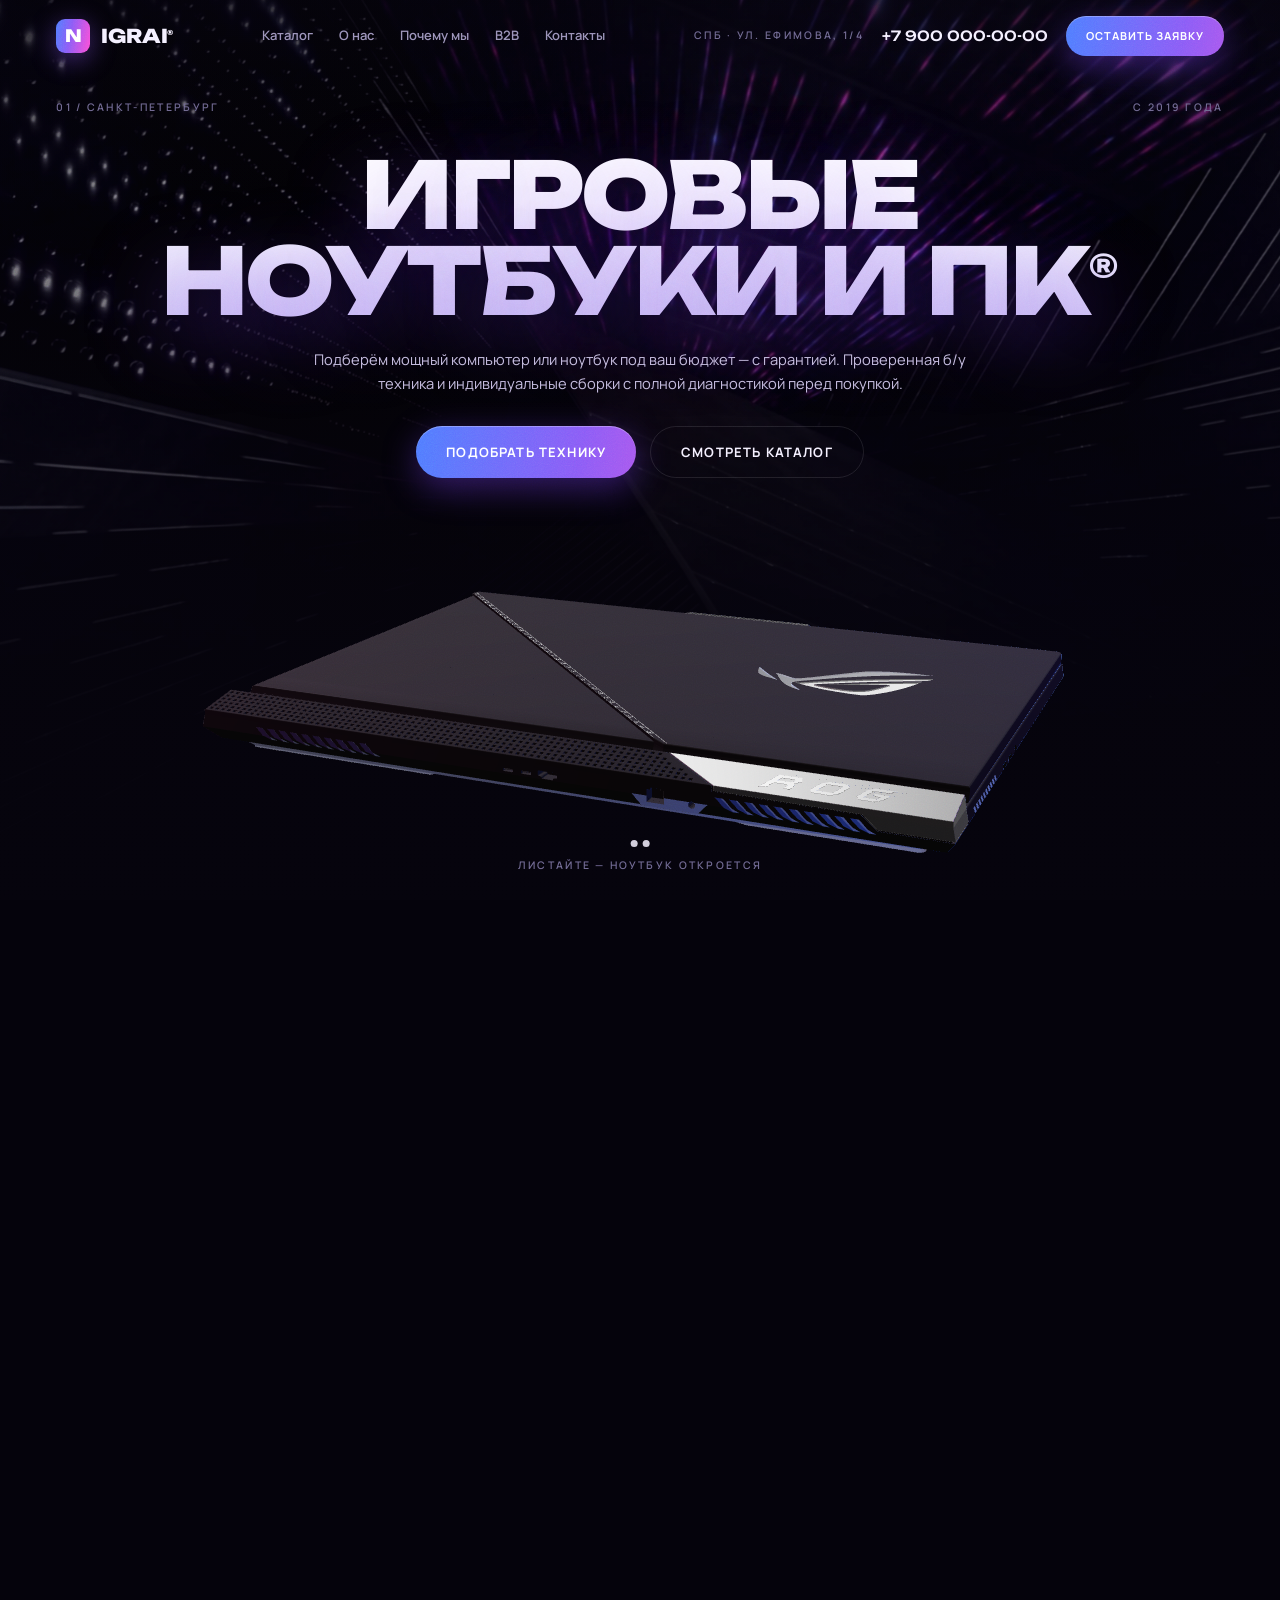
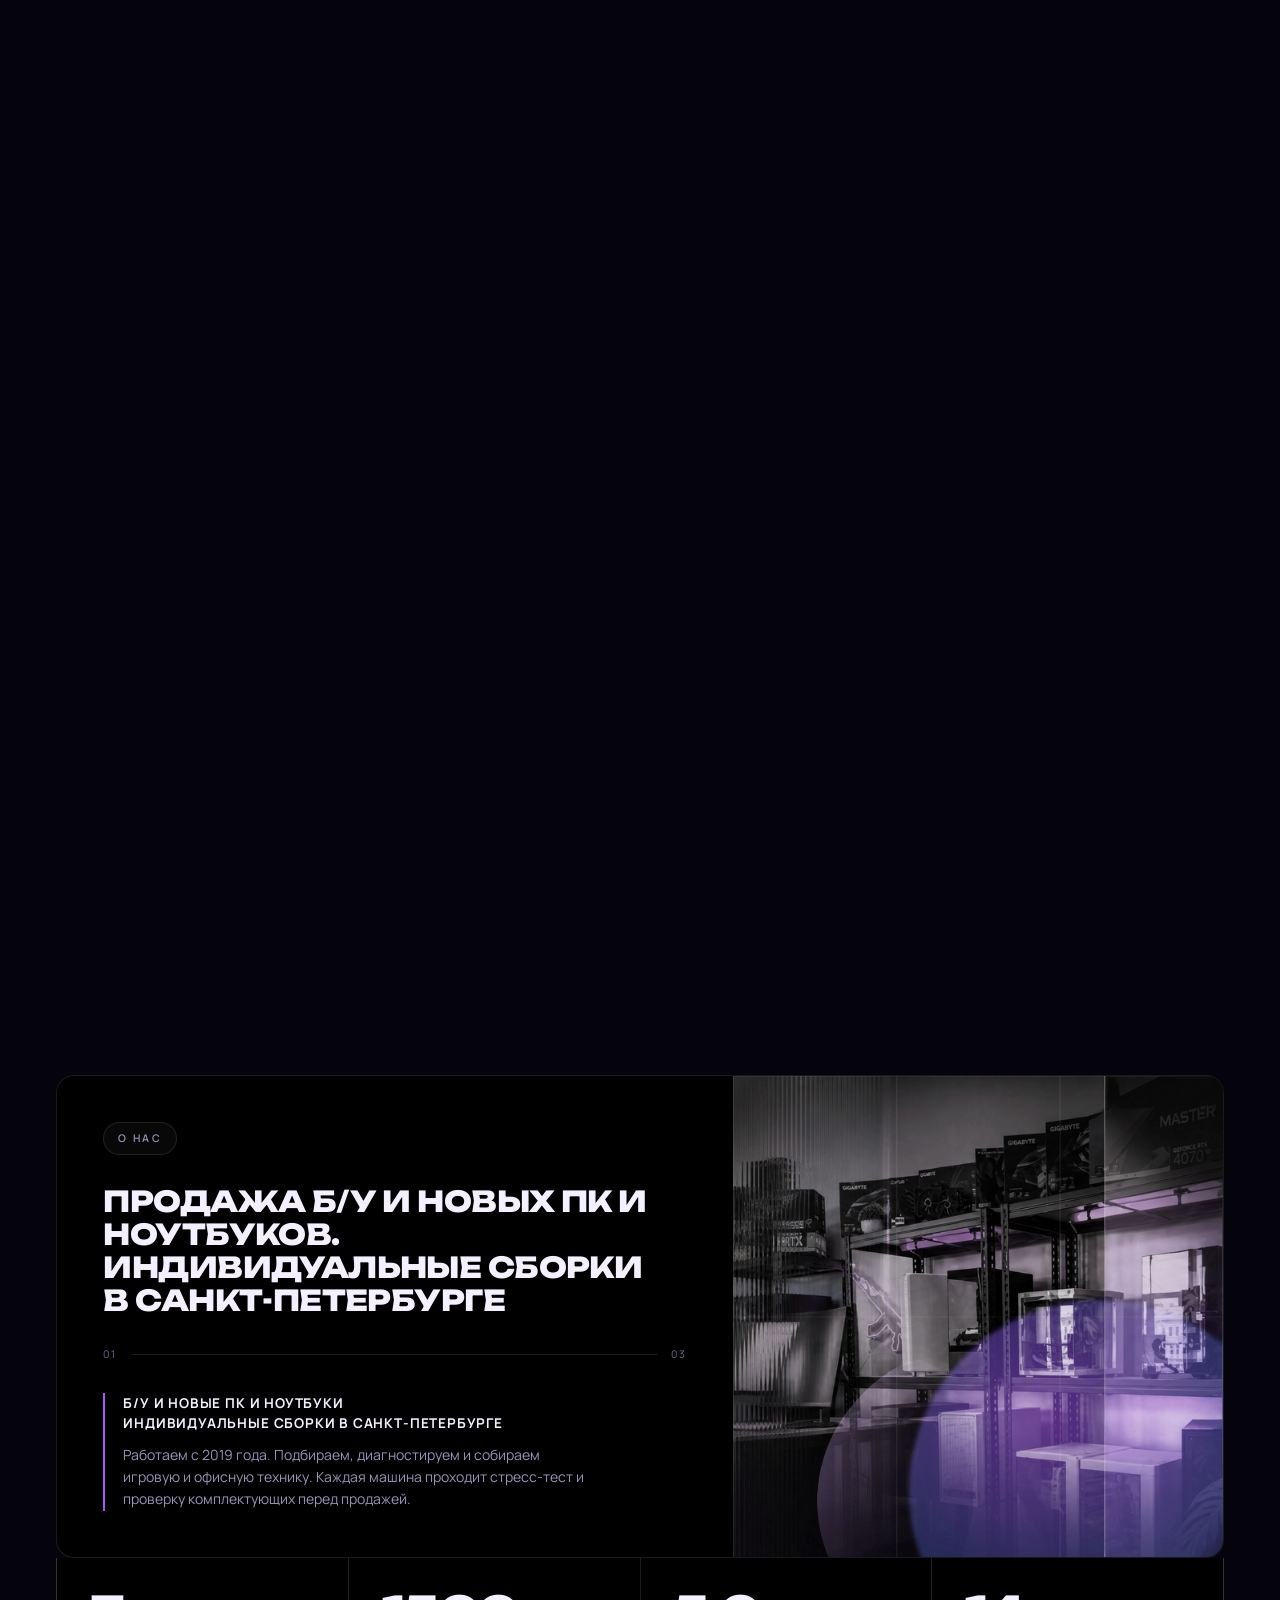
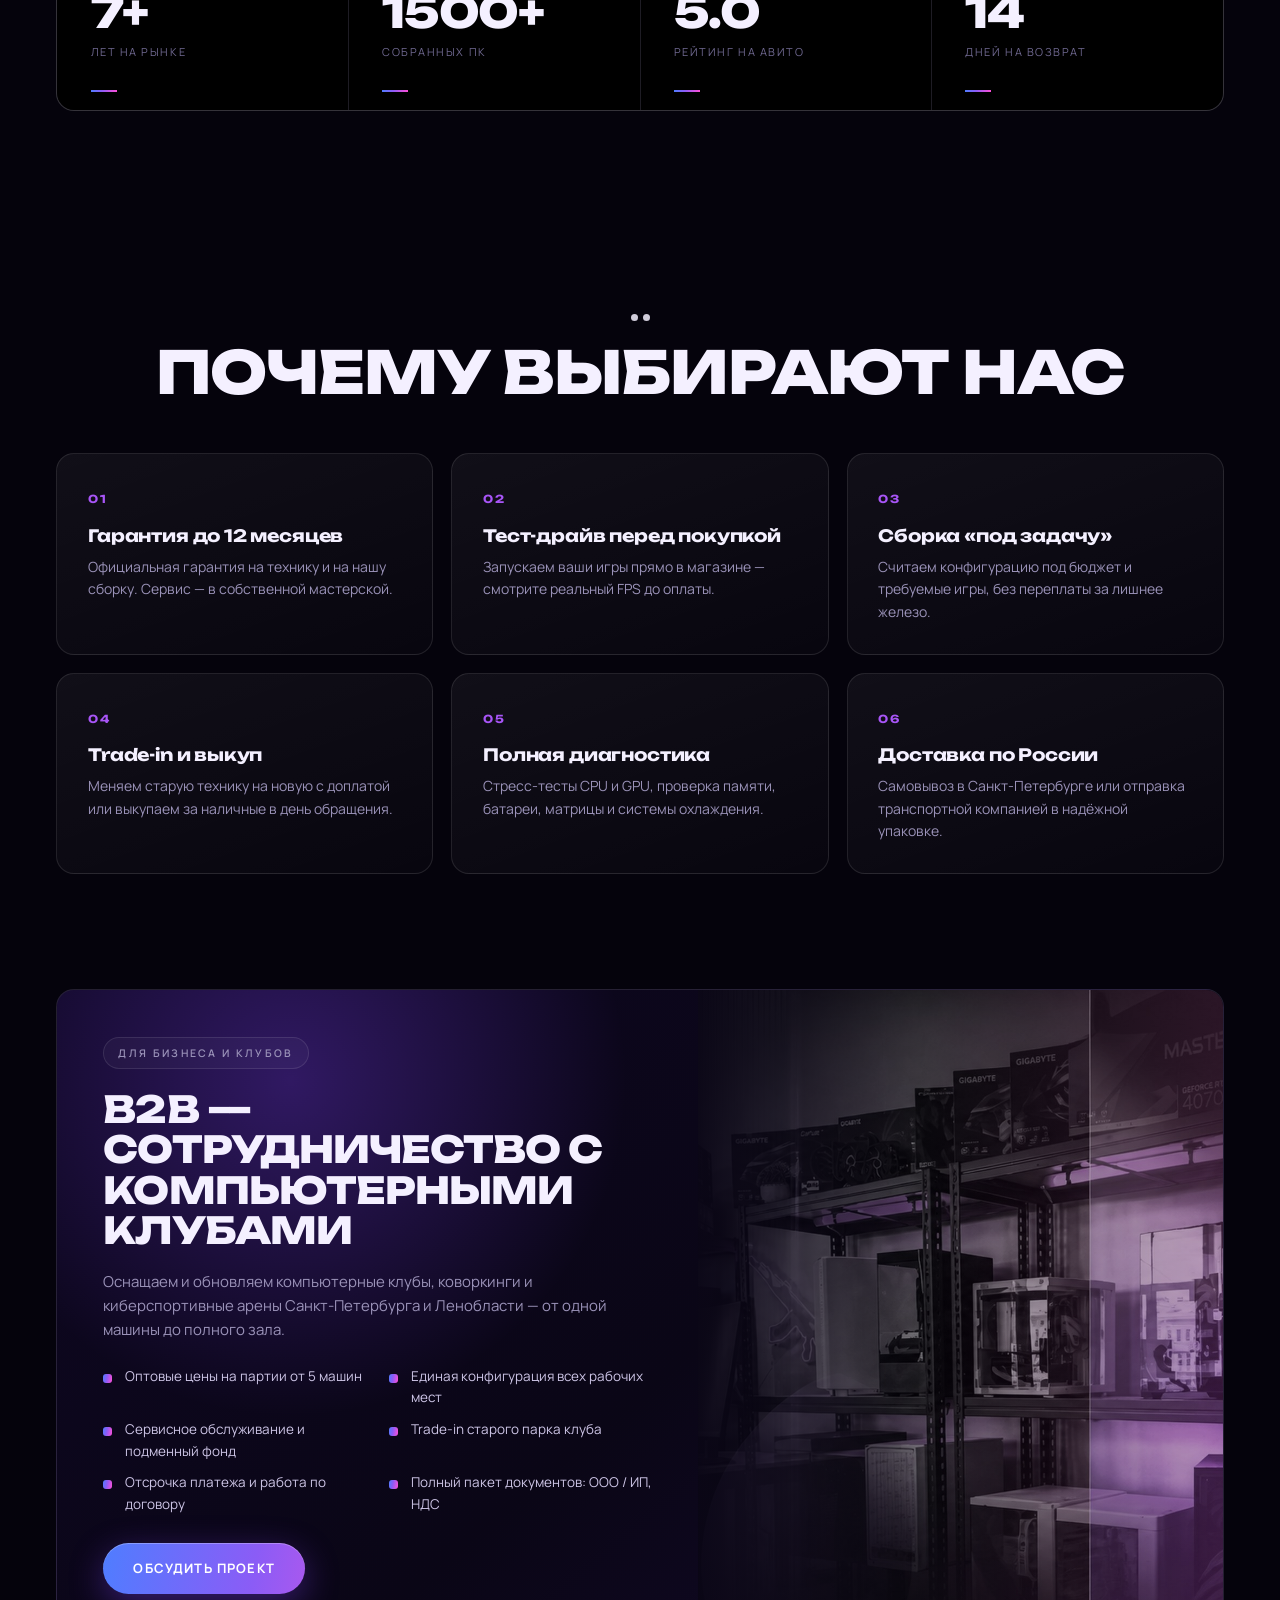
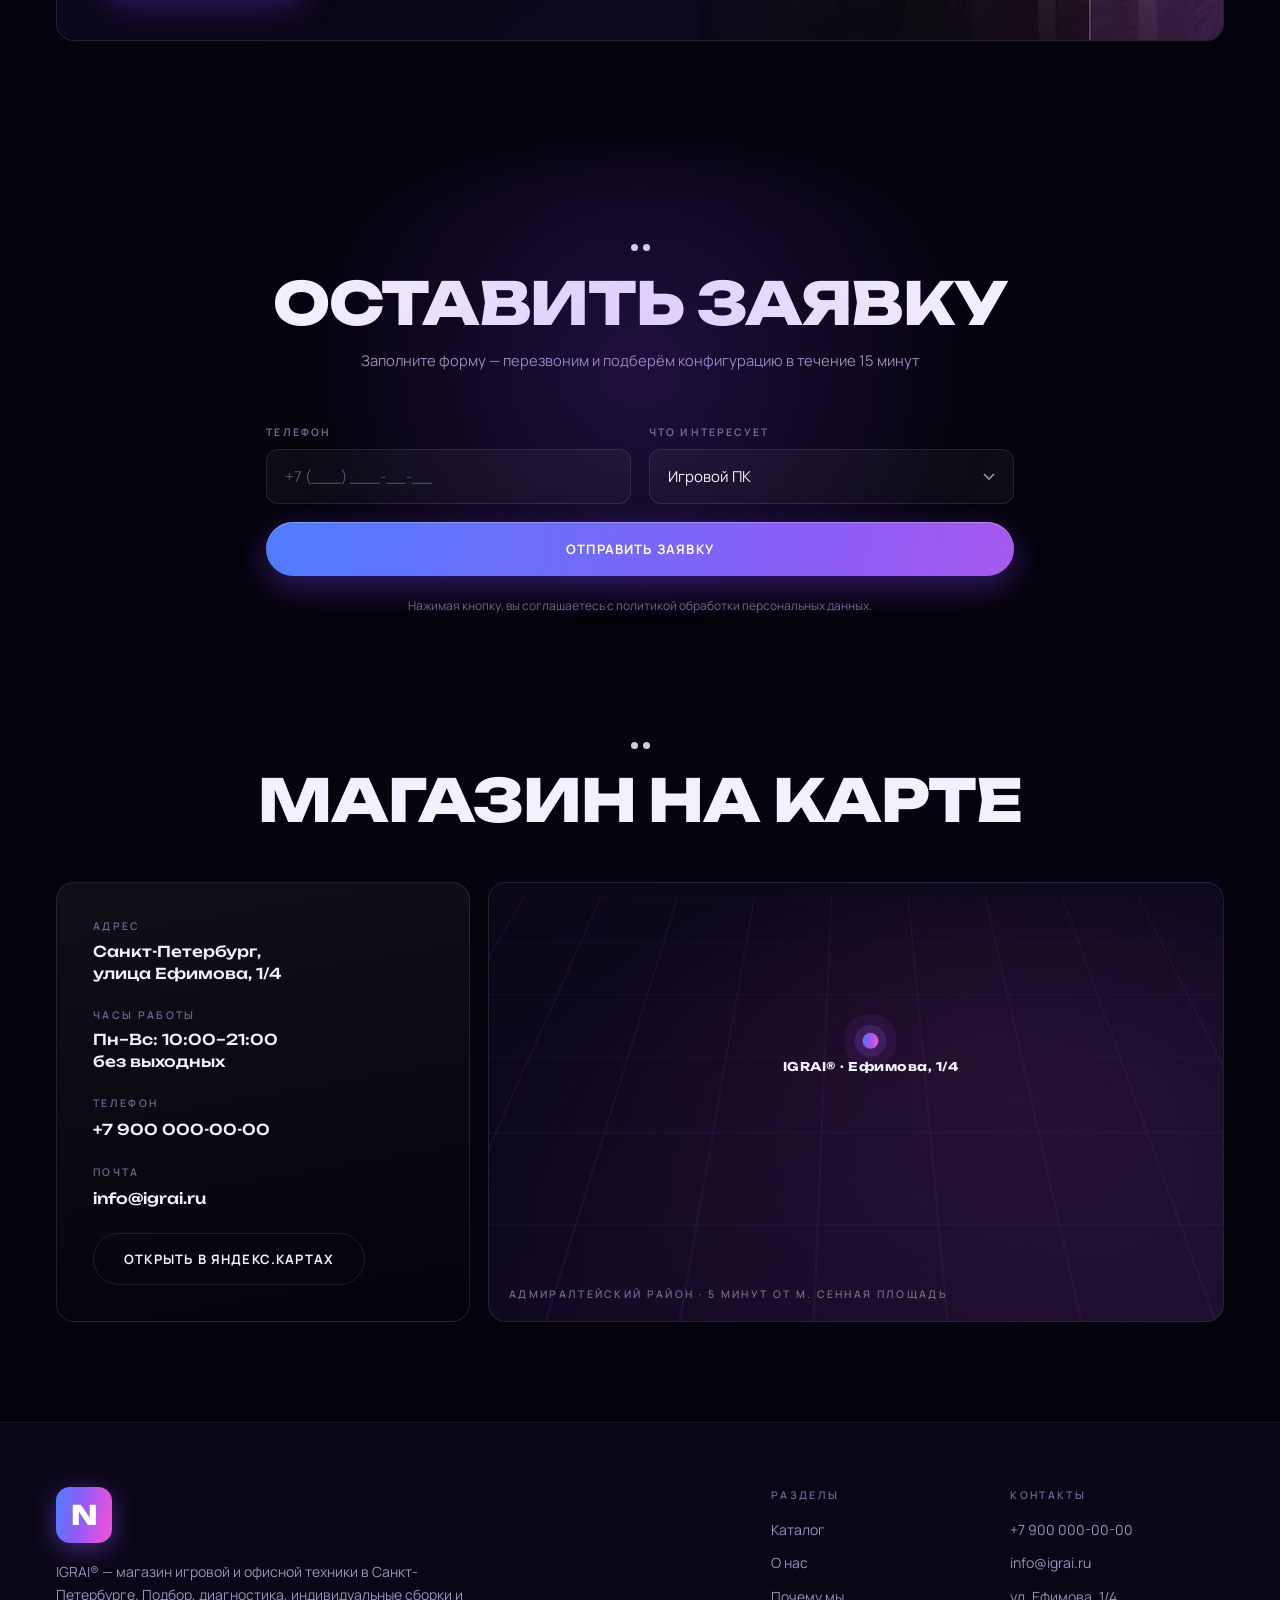
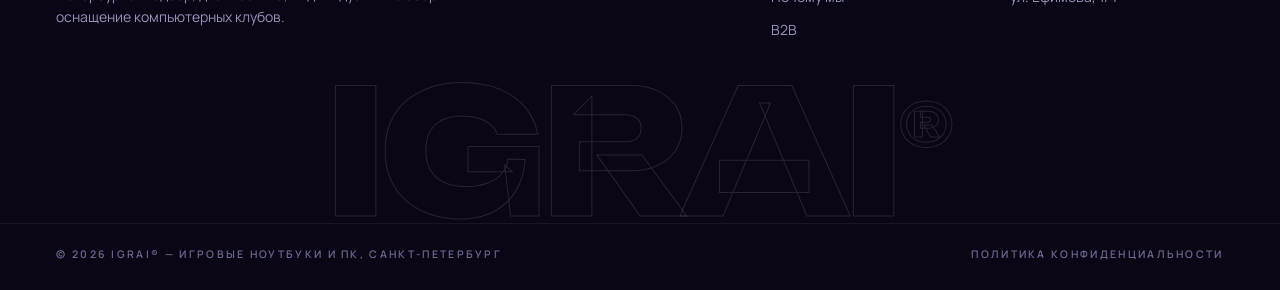
==== commit 3a6a238c: "текст изменен" ====
--- a/index.html
+++ b/index.html
@@ -29,7 +29,7 @@
     <a href="#map">Контакты</a>
   </nav>
   <div class="hdr__meta">
-    <span class="micro">СПб · ул. Швецова, 41</span>
+    <span class="micro">СПб · ул. Ефимова, 1/4</span>
     <a class="hdr__phone" href="tel:+79000000000">+7 900 000-00-00</a>
     <a class="btn btn--sm" href="#lead">Оставить заявку</a>
   </div>
@@ -82,37 +82,37 @@
           <div class="scr-ui__bar"><span></span><span></span><span></span><em>igrai.ru / каталог</em></div>
           <div class="cards" id="cards">
 
-            <article class="card" style="--c1:#6d5cff;--c2:#b14bff">
+            <a class="card" href="#lead" style="--c1:#6d5cff;--c2:#b14bff">
               <div class="card__icon">
                 <svg viewBox="0 0 24 24" fill="none" stroke="currentColor" stroke-width="1.4"><rect x="4" y="2.5" width="12" height="19" rx="2"/><path d="M7 6.5h6M7 10h6M7 13.5h3"/><circle cx="18.5" cy="18" r="2.6"/></svg>
               </div>
               <h3>Игровые ПК</h3>
               <p>Готовые и собранные под задачу системники на RTX 30/40 серии. Тесты в играх перед выдачей.</p>
-              <span class="card__link">Узнать больше <i>→</i></span>
+              <span class="card__link">Оставить запрос <i>→</i></span>
               <span class="card__idx">01</span>
-            </article>
-
-            <article class="card" style="--c1:#4f7dff;--c2:#7b5cff">
+            </a>
+
+            <a class="card" href="#lead" style="--c1:#4f7dff;--c2:#7b5cff">
               <div class="card__icon">
                 <svg viewBox="0 0 24 24" fill="none" stroke="currentColor" stroke-width="1.4"><rect x="4" y="4" width="16" height="11" rx="1.6"/><path d="M2 18.5h20l-1.4-2.2H3.4z"/></svg>
               </div>
               <h3>Игровые ноутбуки</h3>
               <p>ASUS ROG, MSI, Lenovo Legion. Проверка батареи, экрана и системы охлаждения.</p>
-              <span class="card__link">Узнать больше <i>→</i></span>
+              <span class="card__link">Оставить запрос <i>→</i></span>
               <span class="card__idx">02</span>
-            </article>
-
-            <article class="card" style="--c1:#a34bff;--c2:#ff4fd8">
+            </a>
+
+            <a class="card" href="#lead" style="--c1:#a34bff;--c2:#ff4fd8">
               <div class="card__icon">
                 <svg viewBox="0 0 24 24" fill="none" stroke="currentColor" stroke-width="1.4"><rect x="3" y="5" width="18" height="12" rx="1.6"/><path d="M8 20h8M12 17v3"/></svg>
               </div>
               <h3>Офисные ноутбуки и ПК</h3>
               <p>Надёжные машины для работы и учёбы. Комплекты с монитором, клавиатурой и мышью.</p>
-              <span class="card__link">Узнать больше <i>→</i></span>
+              <span class="card__link">Оставить запрос <i>→</i></span>
               <span class="card__idx">03</span>
-            </article>
-
-            <article class="card" style="--c1:#ff4fd8;--c2:#ff8a4b">
+            </a>
+
+            <a class="card" href="#lead" style="--c1:#ff4fd8;--c2:#ff8a4b">
               <div class="card__icon">
                 <svg viewBox="0 0 24 24" fill="none" stroke="currentColor" stroke-width="1.4"><path d="M12 3.2l7.5 4.3v8.6L12 20.4 4.5 16.1V7.5z"/><path d="M12 12l7.5-4.5M12 12v8.4M12 12L4.5 7.5"/></svg>
               </div>
@@ -120,7 +120,7 @@
               <p>Считаем конфигурацию под бюджет и задачи, закупаем комплектующие, собираем и настраиваем.</p>
               <span class="card__link">Оставить запрос <i>→</i></span>
               <span class="card__idx">04</span>
-            </article>
+            </a>
 
           </div>
         </div>
@@ -192,7 +192,6 @@
     </div>
     <div class="b2b__right">
       <div class="b2b__photo"></div>
-      <div class="b2b__badge"><b>от 5</b><span>машин в партии</span></div>
     </div>
   </div>
 </section>
@@ -205,7 +204,6 @@
     <p class="sect__sub">Заполните форму — перезвоним и подберём конфигурацию в течение 15 минут</p>
   </div>
   <form class="lead__form" id="leadForm" novalidate>
-    <label class="field"><span>Ваше имя</span><input type="text" name="name" placeholder="Александр" required></label>
     <label class="field"><span>Телефон</span><input type="tel" name="phone" placeholder="+7 (___) ___-__-__" required></label>
     <label class="field"><span>Что интересует</span>
       <select name="type">
@@ -214,7 +212,6 @@
         <option>B2B — оснащение клуба</option><option>Trade-in / выкуп</option>
       </select>
     </label>
-    <label class="field field--wide"><span>Бюджет и пожелания</span><input type="text" name="budget" placeholder="до 120 000 ₽, нужен 144 Гц и RTX"></label>
     <button class="btn btn--wide" type="submit">Отправить заявку</button>
     <p class="lead__note">Нажимая кнопку, вы соглашаетесь с политикой обработки персональных данных.</p>
     <p class="lead__ok" id="leadOk" hidden>Заявка отправлена — перезвоним в ближайшее время.</p>
@@ -229,16 +226,16 @@
   </div>
   <div class="map__grid">
     <div class="map__info">
-      <div class="map__row"><span class="micro">Адрес</span><b>Санкт-Петербург,<br>ул. Швецова, 41</b></div>
-      <div class="map__row"><span class="micro">Часы работы</span><b>Пн–Вс: 11:00–21:00<br>без выходных</b></div>
+      <div class="map__row"><span class="micro">Адрес</span><b>Санкт-Петербург,<br>улица Ефимова, 1/4</b></div>
+      <div class="map__row"><span class="micro">Часы работы</span><b>Пн–Вс: 10:00–21:00<br>без выходных</b></div>
       <div class="map__row"><span class="micro">Телефон</span><a href="tel:+79000000000">+7 900 000-00-00</a></div>
       <div class="map__row"><span class="micro">Почта</span><a href="mailto:info@igrai.ru">info@igrai.ru</a></div>
-      <a class="btn btn--ghost" href="https://yandex.ru/maps/?text=Санкт-Петербург, улица Швецова, 41" target="_blank" rel="noopener">Открыть в Яндекс.Картах</a>
+      <a class="btn btn--ghost" href="https://yandex.ru/maps/2/saint-petersburg/?text=%D0%A1%D0%B0%D0%BD%D0%BA%D1%82-%D0%9F%D0%B5%D1%82%D0%B5%D1%80%D0%B1%D1%83%D1%80%D0%B3%2C%20%D1%83%D0%BB%D0%B8%D1%86%D0%B0%20%D0%95%D1%84%D0%B8%D0%BC%D0%BE%D0%B2%D0%B0%2C%201%2F4" target="_blank" rel="noopener">Открыть в Яндекс.Картах</a>
     </div>
     <div class="map__canvas">
       <div class="map__mesh"></div>
-      <div class="map__pin"><i></i><span>IGRAI®</span></div>
-      <span class="micro map__hint">Кировский район · 7 минут от м. Нарвская</span>
+      <div class="map__pin"><i></i><span>IGRAI® · Ефимова, 1/4</span></div>
+      <span class="micro map__hint">Адмиралтейский район · 5 минут от м. Сенная площадь</span>
     </div>
   </div>
 </section>
@@ -252,7 +249,7 @@
     </div>
     <div class="ftr__cols">
       <div><span class="micro">Разделы</span><a href="#catalog">Каталог</a><a href="#about">О нас</a><a href="#why">Почему мы</a><a href="#b2b">B2B</a></div>
-      <div><span class="micro">Контакты</span><a href="tel:+79000000000">+7 900 000-00-00</a><a href="mailto:info@igrai.ru">info@igrai.ru</a><a href="#map">ул. Швецова, 41</a></div>
+      <div><span class="micro">Контакты</span><a href="tel:+79000000000">+7 900 000-00-00</a><a href="mailto:info@igrai.ru">info@igrai.ru</a><a href="#map">ул. Ефимова, 1/4</a></div>
     </div>
   </div>
   <div class="ftr__word">IGRAI<sup>®</sup></div>
--- a/assets/style.css
+++ b/assets/style.css
@@ -221,6 +221,7 @@
 }
 .card{
   position:relative;display:flex;flex-direction:column;gap:12px;
+  color:inherit;text-decoration:none;cursor:pointer;
   padding:26px 24px 24px;border-radius:16px;
   background:linear-gradient(165deg, rgba(255,255,255,.075), rgba(255,255,255,.022));
   border:1px solid rgba(255,255,255,.09);
@@ -370,14 +371,6 @@
   content:'';position:absolute;inset:0;
   background:linear-gradient(90deg, rgba(10,6,22,.96) 0%, rgba(10,6,22,.28) 42%, rgba(255,79,216,.12) 100%);
 }
-.b2b__badge{
-  position:absolute;left:-34px;bottom:34px;z-index:2;
-  padding:18px 24px;border-radius:14px;background:rgba(8,5,18,.82);
-  border:1px solid var(--line);backdrop-filter:blur(12px);
-  display:flex;flex-direction:column;gap:2px;
-}
-.b2b__badge b{font-family:'Unbounded',sans-serif;font-size:26px;font-weight:800;line-height:1}
-.b2b__badge span{font-size:10.5px;letter-spacing:.16em;text-transform:uppercase;color:var(--muted-2)}
 
 /* ============================================================
    ЗАЯВКА
@@ -503,8 +496,7 @@
   .why__grid{grid-template-columns:repeat(2,1fr)}
   .b2b__card{grid-template-columns:1fr}
   .b2b__right{min-height:280px;order:-1}
-  .b2b__badge{left:auto;right:20px;bottom:-28px}
-  .map__grid{grid-template-columns:1fr}
+    .map__grid{grid-template-columns:1fr}
   .ftr__top{grid-template-columns:1fr}
 }
 @media (max-width:760px){
